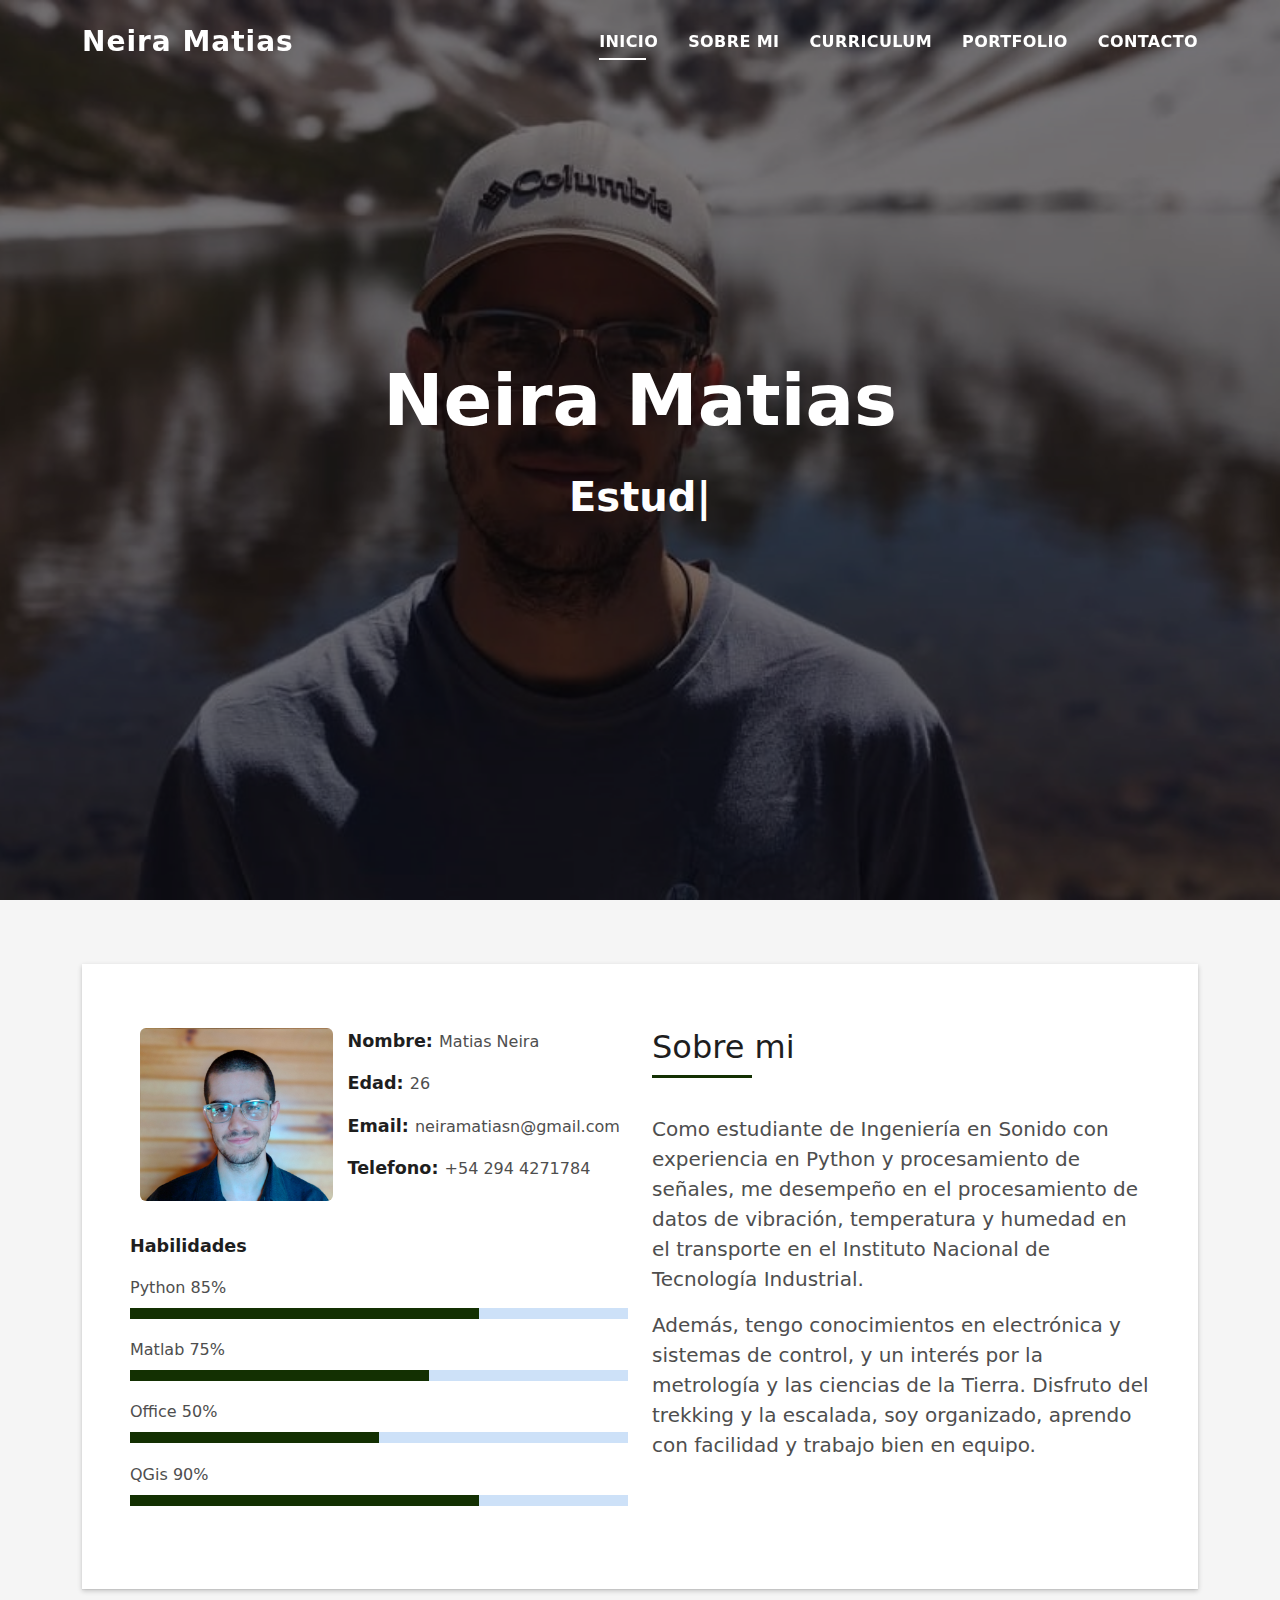
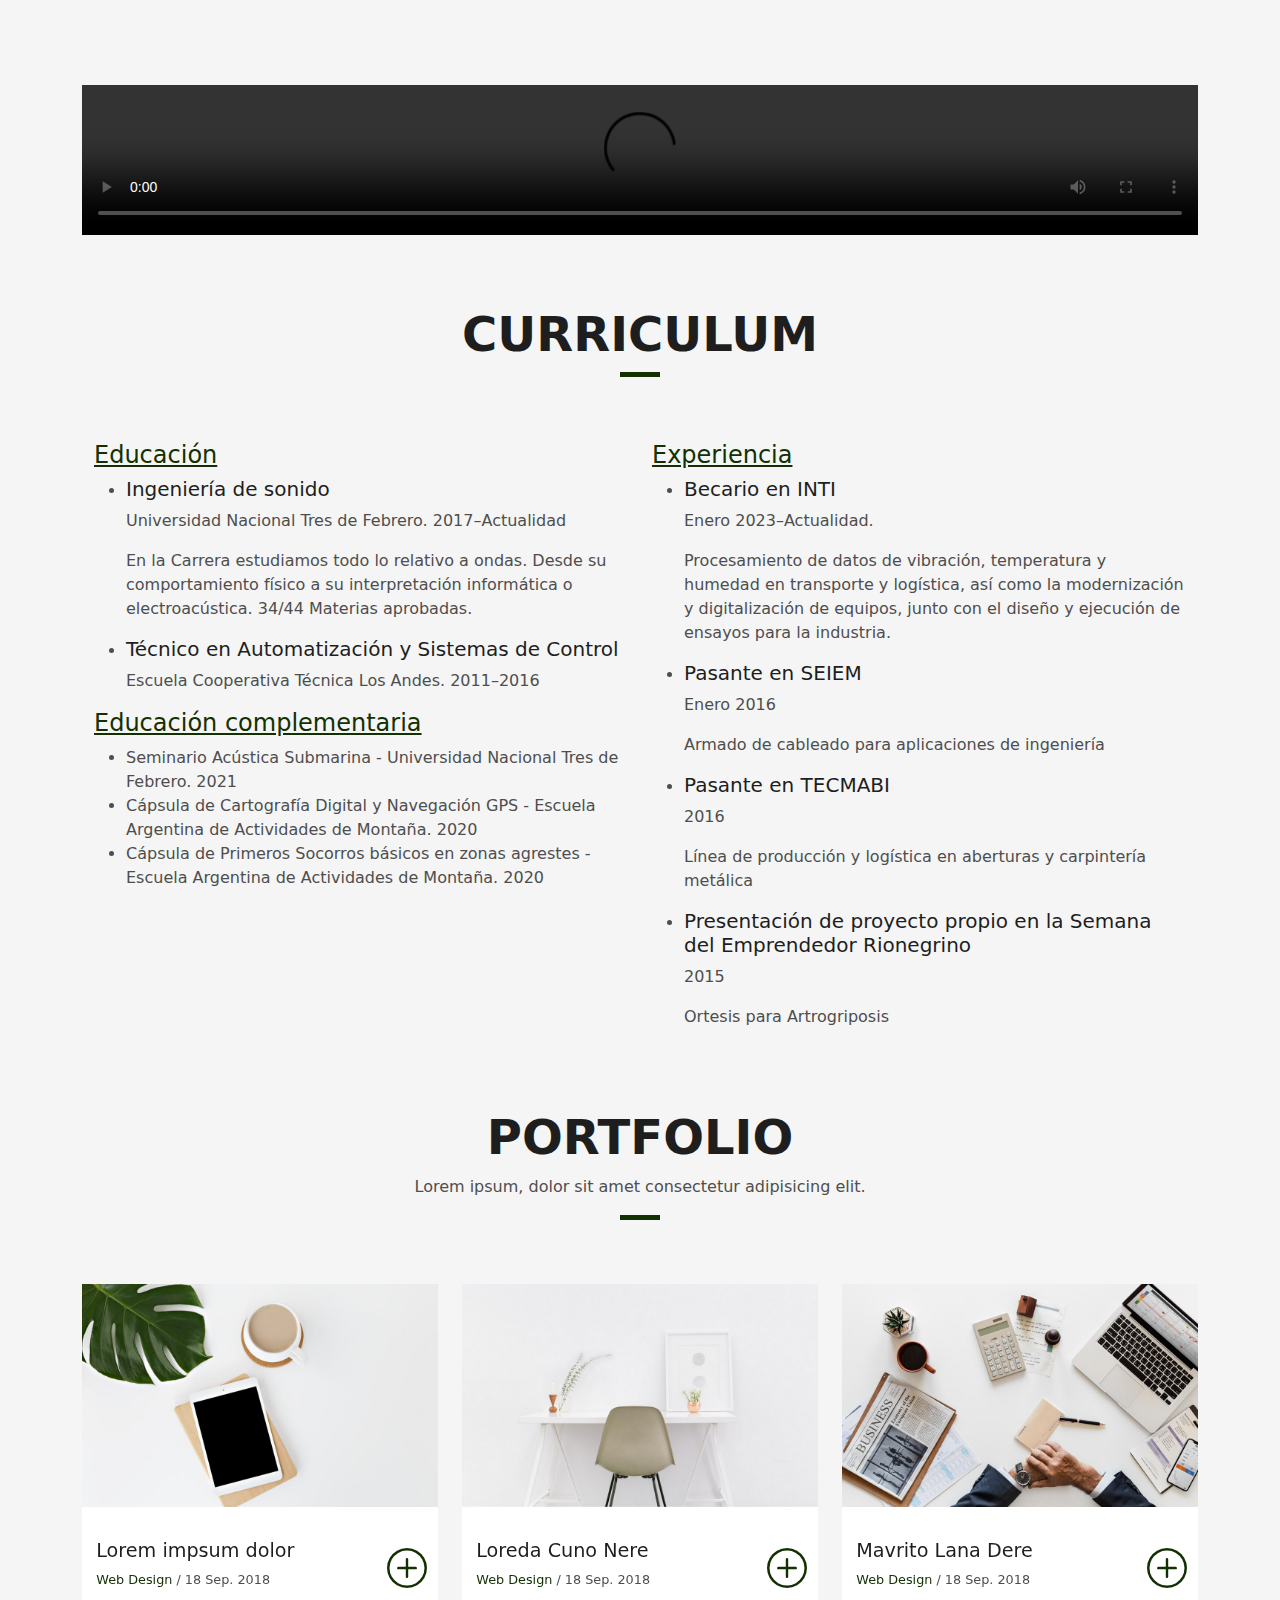
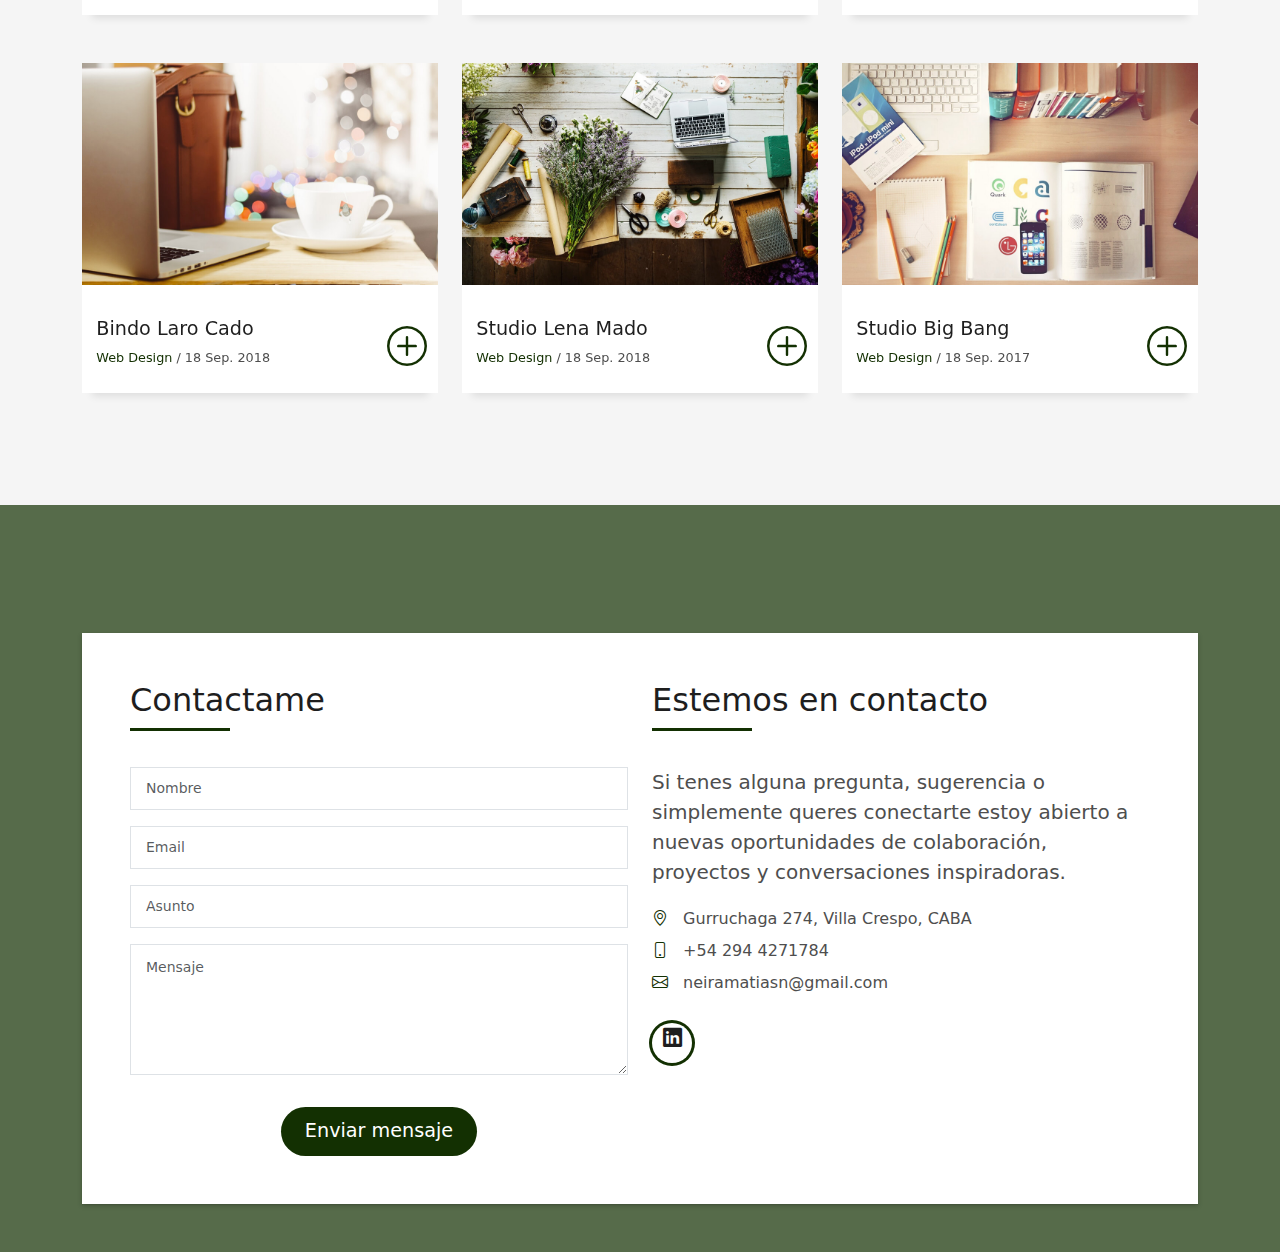
==== index.html @ ee5e52ca "blabla" ====
<!DOCTYPE html>
<html lang="en">

<head>
  <meta charset="utf-8">
  <meta content="width=device-width, initial-scale=1.0" name="viewport">

  <title>Neira Matias</title>
  <meta content="" name="description">
  <meta content="" name="keywords">

  <!-- Favicons -->
  <link href="assets/img/favicon.png" rel="icon">
  <link href="assets/img/apple-touch-icon.png" rel="apple-touch-icon">

  <!-- Vendor CSS Files -->
  <link href="assets/vendor/bootstrap/css/bootstrap.min.css" rel="stylesheet">
  <link href="assets/vendor/bootstrap-icons/bootstrap-icons.css" rel="stylesheet">
  <link href="assets/vendor/glightbox/css/glightbox.min.css" rel="stylesheet">
  <link href="assets/vendor/swiper/swiper-bundle.min.css" rel="stylesheet">

  <!-- Template Main CSS File -->
  <link href="assets/css/style.css" rel="stylesheet">

  <!-- =======================================================
  * Template Name: DevFolio
  * Template URL: https://bootstrapmade.com/devfolio-bootstrap-portfolio-html-template/
  * Updated: Mar 17 2024 with Bootstrap v5.3.3
  * Author: BootstrapMade.com
  * License: https://bootstrapmade.com/license/
  ======================================================== -->
</head>

<body>

  <!-- ======= Header ======= -->
  <header id="header" class="fixed-top">
    <div class="container d-flex align-items-center justify-content-between">

      <h1 class="logo"><a href="index.html">Neira Matias</a></h1>
      <!-- Uncomment below if you prefer to use an image logo -->
      <!-- <a href="index.html" class="logo"><img src="assets/img/logo.png" alt="" class="img-fluid"></a>-->

      <nav id="navbar" class="navbar">
        <ul>
          <li><a class="nav-link scrollto active" href="#hero">Inicio</a></li>
          <li><a class="nav-link scrollto" href="#about">Sobre mi</a></li>
          <li><a class="nav-link scrollto" href="#resume">Curriculum</a></li>
          <li><a class="nav-link scrollto " href="#work">Portfolio</a></li>
          <li><a class="nav-link scrollto" href="#contact">Contacto</a></li>
        </ul>
        <i class="bi bi-list mobile-nav-toggle"></i>
      </nav><!-- .navbar -->

    </div>
  </header><!-- End Header -->

  <!-- ======= Hero Section ======= -->
  <div id="hero" class="hero route bg-image" style="background-image: url(assets/img/hero-bg.jpg)">
    <div class="overlay-itro"></div>
    <div class="hero-content display-table">
      <div class="table-cell">
        <div class="container">
          <!--<p class="display-6 color-d">Hello, world!</p>-->
          <h1 class="hero-title mb-4">Neira Matias</h1>
          <p class="hero-subtitle"><span class="typed" data-typed-items="Estudiante de Ingenieria, Tecnico en Automatizacion"></span></p>
          <!-- <p class="pt-3"><a class="btn btn-primary btn js-scroll px-4" href="#about" role="button">Learn More</a></p> -->
        </div>
      </div>
    </div>
  </div><!-- End Hero Section -->

  <main id="main">

    <!-- ======= About Section ======= -->
    <section id="about" class="about-mf sect-pt4 route">
      <div class="container">
        <div class="row">
          <div class="col-sm-12">
            <div class="box-shadow-full">
              <div class="row">
                <div class="col-md-6">
                  <div class="row">
                    <div class="col-sm-6 col-md-5">
                      <div class="about-img">
                        <img src="assets/img/testimonial-2.jpg" class="img-fluid rounded b-shadow-a" alt="">
                      </div>
                    </div>
                    <div class="col-sm-6 col-md-7">
                      <div class="about-info">
                        <p><span class="title-s">Nombre: </span> <span>Matias Neira</span></p>
                        <p><span class="title-s">Edad: </span> <span>26</span></p>
                        <p><span class="title-s">Email: </span> <span>neiramatiasn@gmail.com</span></p>
                        <p><span class="title-s">Telefono: </span> <span>+54 294 4271784</span></p>
                      </div>
                    </div>
                  </div>
                  <div class="skill-mf">
                    <p class="title-s">Habilidades</p>
                    <span>Python</span> <span class="pull-right">85%</span>
                    <div class="progress">
                      <div class="progress-bar" role="progressbar" style="width: 70%;" aria-valuenow="70" aria-valuemin="0" aria-valuemax="100"></div>
                    </div>
                    <span>Matlab</span> <span class="pull-right">75%</span>
                    <div class="progress">
                      <div class="progress-bar" role="progressbar" style="width: 60%" aria-valuenow="60" aria-valuemin="0" aria-valuemax="100"></div>
                    </div>
                    <span>Office</span> <span class="pull-right">50%</span>
                    <div class="progress">
                      <div class="progress-bar" role="progressbar" style="width: 50%" aria-valuenow="50" aria-valuemin="0" aria-valuemax="100"></div>
                    </div>
                    <span>QGis</span> <span class="pull-right">90%</span>
                    <div class="progress">
                      <div class="progress-bar" role="progressbar" style="width: 70%" aria-valuenow="70" aria-valuemin="0" aria-valuemax="100"></div>
                    </div>
                  </div>
                </div>
                <div class="col-md-6">
                  <div class="about-me pt-4 pt-md-0">
                    <div class="title-box-2">
                      <h5 class="title-left">
                        Sobre mi
                      </h5>
                    </div>
                    <p class="lead">
                      Como estudiante de Ingeniería en Sonido con experiencia en Python y procesamiento de señales, me desempeño en el
		      procesamiento de datos de vibración, temperatura y humedad en el transporte en el Instituto Nacional de Tecnología
		      Industrial.
                    </p>
                    <p class="lead">
                      Además, tengo conocimientos en electrónica y sistemas de control, y un interés por la metrología y las ciencias
		      de la Tierra. Disfruto del trekking y la escalada, soy organizado, aprendo con facilidad y trabajo bien en equipo.
                    </p>
                   </div>
                </div>
            </div>
          </div>
          <!-- Reproductor de video -->
          <div class="row mt-4">
            <div class="col-md-12">
              <div class="title-box-2">
              </div>
              <!-- Reproductor de video -->
              <video controls width="100%">
                <source src="tu_video.mp4" type="video/mp4">
                Your browser does not support the video tag.
              </video>
        </div>
      </div>
    </div>
  </div>
              </div>
            </div>
          </div>
        </div>
      </div>
    </section><!-- End About Section -->

<!-- ======= Resume Section ======= -->
<section id="resume" class="portfolio-mf sect-pt4 route">
    <div class="container">
        <div class="row">
            <div class="col-sm-12">
                <div class="title-box text-center">
                    <h3 class="title-a">
                        Curriculum
                    </h3>
                    <div class="line-mf"></div>
                </div>
            </div>
        </div>

        <div class="container" data-aos="fade-up">
            <div class="row">
                <div class="col-md-6">
                    <div class="resume-item">
                        <h4 style="color: #133002; text-decoration: underline;">Educación</h4>
                        <ul>
                            <li>
                                <h5>Ingeniería de sonido</h5>
                                <p>Universidad Nacional Tres de Febrero. 2017–Actualidad</p>
                                <p>En la Carrera estudiamos todo lo relativo a ondas. Desde su comportamiento físico a su interpretación informática o electroacústica. 34/44 Materias aprobadas.</p>
                            </li>
                            <li>
                                <h5>Técnico en Automatización y Sistemas de Control</h5>
                                <p>Escuela Cooperativa Técnica Los Andes. 2011–2016</p>
                            </li>
                        </ul>
                    </div>
                    <div class="resume-item">
                        <h4 style="color: #133002; text-decoration: underline;">Educación complementaria</h4>
                        <ul>
                            <li>Seminario Acústica Submarina - Universidad Nacional Tres de Febrero. 2021</li>
                            <li>Cápsula de Cartografía Digital y Navegación GPS - Escuela Argentina de Actividades de Montaña. 2020</li>
                            <li>Cápsula de Primeros Socorros básicos en zonas agrestes - Escuela Argentina de Actividades de Montaña. 2020</li>
                        </ul>
                    </div>
                </div>
                <div class="col-md-6">
                    <div class="resume-item">
                        <h4 style="color: #133002; text-decoration: underline;">Experiencia</h4>
                        <ul>
                            <li>
                                <h5>Becario en INTI</h5>
                                <p>Enero 2023–Actualidad.</p>
                                <p>Procesamiento de datos de vibración, temperatura y humedad en transporte y logística, así como la modernización y digitalización de equipos, junto con el diseño y ejecución de ensayos para la industria.</p>
                            </li>
                            <li>
                                <h5>Pasante en SEIEM</h5>
                                <p>Enero 2016</p>
                                <p>Armado de cableado para aplicaciones de ingeniería</p>
                            </li>
                            <li>
                                <h5>Pasante en TECMABI</h5>
                                <p>2016</p>
                                <p>Línea de producción y logística en aberturas y carpintería metálica</p>
                            </li>
                            <li>
                                <h5>Presentación de proyecto propio en la Semana del Emprendedor Rionegrino</h5>
                                <p>2015</p>
                                <p>Ortesis para Artrogriposis</p>
                            </li>
                        </ul>
                    </div>
                </div>
            </div>
        </div>
    </div>
</section><!-- End Resume Section -->




    <!-- ======= Portfolio Section ======= -->
    <section id="work" class="portfolio-mf sect-pt4 route">
      <div class="container">
        <div class="row">
          <div class="col-sm-12">
            <div class="title-box text-center">
              <h3 class="title-a">
                Portfolio
              </h3>
              <p class="subtitle-a">
                Lorem ipsum, dolor sit amet consectetur adipisicing elit.
              </p>
              <div class="line-mf"></div>
            </div>
          </div>
        </div>
        <div class="row">
          <div class="col-md-4">
            <div class="work-box">
              <a href="assets/img/work-1.jpg" data-gallery="portfolioGallery" class="portfolio-lightbox">
                <div class="work-img">
                  <img src="assets/img/work-1.jpg" alt="" class="img-fluid">
                </div>
              </a>
              <div class="work-content">
                <div class="row">
                  <div class="col-sm-8">
                    <h2 class="w-title">Lorem impsum dolor</h2>
                    <div class="w-more">
                      <span class="w-ctegory">Web Design</span> / <span class="w-date">18 Sep. 2018</span>
                    </div>
                  </div>
                  <div class="col-sm-4">
                    <div class="w-like">
                      <a href="portfolio-details.html"> <span class="bi bi-plus-circle"></span></a>
                    </div>
                  </div>
                </div>
              </div>
            </div>
          </div>
          <div class="col-md-4">
            <div class="work-box">
              <a href="assets/img/work-2.jpg" data-gallery="portfolioGallery" class="portfolio-lightbox">
                <div class="work-img">
                  <img src="assets/img/work-2.jpg" alt="" class="img-fluid">
                </div>
              </a>
              <div class="work-content">
                <div class="row">
                  <div class="col-sm-8">
                    <h2 class="w-title">Loreda Cuno Nere</h2>
                    <div class="w-more">
                      <span class="w-ctegory">Web Design</span> / <span class="w-date">18 Sep. 2018</span>
                    </div>
                  </div>
                  <div class="col-sm-4">
                    <div class="w-like">
                      <a href="portfolio-details.html"> <span class="bi bi-plus-circle"></span></a>
                    </div>
                  </div>
                </div>
              </div>
            </div>
          </div>
          <div class="col-md-4">
            <div class="work-box">
              <a href="assets/img/work-3.jpg" data-gallery="portfolioGallery" class="portfolio-lightbox">
                <div class="work-img">
                  <img src="assets/img/work-3.jpg" alt="" class="img-fluid">
                </div>
              </a>
              <div class="work-content">
                <div class="row">
                  <div class="col-sm-8">
                    <h2 class="w-title">Mavrito Lana Dere</h2>
                    <div class="w-more">
                      <span class="w-ctegory">Web Design</span> / <span class="w-date">18 Sep. 2018</span>
                    </div>
                  </div>
                  <div class="col-sm-4">
                    <div class="w-like">
                      <a href="portfolio-details.html"> <span class="bi bi-plus-circle"></span></a>
                    </div>
                  </div>
                </div>
              </div>
            </div>
          </div>
          <div class="col-md-4">
            <div class="work-box">
              <a href="assets/img/work-4.jpg" data-gallery="portfolioGallery" class="portfolio-lightbox">
                <div class="work-img">
                  <img src="assets/img/work-4.jpg" alt="" class="img-fluid">
                </div>
              </a>
              <div class="work-content">
                <div class="row">
                  <div class="col-sm-8">
                    <h2 class="w-title">Bindo Laro Cado</h2>
                    <div class="w-more">
                      <span class="w-ctegory">Web Design</span> / <span class="w-date">18 Sep. 2018</span>
                    </div>
                  </div>
                  <div class="col-sm-4">
                    <div class="w-like">
                      <a href="portfolio-details.html"> <span class="bi bi-plus-circle"></span></a>
                    </div>
                  </div>
                </div>
              </div>
            </div>
          </div>
          <div class="col-md-4">
            <div class="work-box">
              <a href="assets/img/work-5.jpg" data-gallery="portfolioGallery" class="portfolio-lightbox">
                <div class="work-img">
                  <img src="assets/img/work-5.jpg" alt="" class="img-fluid">
                </div>
              </a>
              <div class="work-content">
                <div class="row">
                  <div class="col-sm-8">
                    <h2 class="w-title">Studio Lena Mado</h2>
                    <div class="w-more">
                      <span class="w-ctegory">Web Design</span> / <span class="w-date">18 Sep. 2018</span>
                    </div>
                  </div>
                  <div class="col-sm-4">
                    <div class="w-like">
                      <a href="portfolio-details.html"> <span class="bi bi-plus-circle"></span></a>
                    </div>
                  </div>
                </div>
              </div>
            </div>
          </div>
          <div class="col-md-4">
            <div class="work-box">
              <a href="assets/img/work-6.jpg" data-gallery="portfolioGallery" class="portfolio-lightbox">
                <div class="work-img">
                  <img src="assets/img/work-6.jpg" alt="" class="img-fluid">
                </div>
              </a>
              <div class="work-content">
                <div class="row">
                  <div class="col-sm-8">
                    <h2 class="w-title">Studio Big Bang</h2>
                    <div class="w-more">
                      <span class="w-ctegory">Web Design</span> / <span class="w-date">18 Sep. 2017</span>
                    </div>
                  </div>
                  <div class="col-sm-4">
                    <div class="w-like">
                      <a href="portfolio-details.html"> <span class="bi bi-plus-circle"></span></a>
                    </div>
                  </div>
                </div>
              </div>
            </div>
          </div>

        </div>
      </div>
    </section><!-- End Portfolio Section -->

    <!-- ======= Contact Section ======= -->
    <section id="contact" class="paralax-mf footer-paralax bg-image sect-mt4 route" style="background-image: url(assets/img/overlay-bg.jpg)">
      <div class="overlay-mf"></div>
      <div class="container">
        <div class="row">
          <div class="col-sm-12">
            <div class="contact-mf">
              <div id="contact" class="box-shadow-full">
                <div class="row">
                  <div class="col-md-6">
                    <div class="title-box-2">
                      <h5 class="title-left">
                        Contactame
                      </h5>
                    </div>
                    <div>
                      <form action="forms/contact.php" method="post" role="form" class="php-email-form">
                        <div class="row">
                          <div class="col-md-12 mb-3">
                            <div class="form-group">
                              <input type="text" name="name" class="form-control" id="name" placeholder="Nombre" required>
                            </div>
                          </div>
                          <div class="col-md-12 mb-3">
                            <div class="form-group">
                              <input type="email" class="form-control" name="email" id="email" placeholder="Email" required>
                            </div>
                          </div>
                          <div class="col-md-12 mb-3">
                            <div class="form-group">
                              <input type="text" class="form-control" name="subject" id="subject" placeholder="Asunto" required>
                            </div>
                          </div>
                          <div class="col-md-12">
                            <div class="form-group">
                              <textarea class="form-control" name="message" rows="5" placeholder="Mensaje" required></textarea>
                            </div>
                          </div>
                          <div class="col-md-12 text-center my-3">
                            <div class="loading">Loading</div>
                            <div class="error-message"></div>
                            <div class="sent-message">Your message has been sent. Thank you!</div>
                          </div>
                          <div class="col-md-12 text-center">
                            <button type="submit" class="button button-a button-big button-rouded">Enviar mensaje</button>
                          </div>
                        </div>
                      </form>
                    </div>
                  </div>
                  <div class="col-md-6">
                    <div class="title-box-2 pt-4 pt-md-0">
                      <h5 class="title-left">
                        Estemos en contacto
                      </h5>
                    </div>
                    <div class="more-info">
                      <p class="lead">
                        Si tenes alguna pregunta, sugerencia o simplemente queres conectarte estoy abierto a nuevas oportunidades de colaboración, proyectos y conversaciones inspiradoras.
                      </p>
                      <ul class="list-ico">
                        <li><span class="bi bi-geo-alt"></span> Gurruchaga 274, Villa Crespo, CABA</li>
                        <li><span class="bi bi-phone"></span> +54 294 4271784</li>
                        <li><span class="bi bi-envelope"></span> neiramatiasn@gmail.com</li>
                      </ul>
                    </div>
                    <div class="socials">
                      <ul>
                        <li><a href="https://www.linkedin.com/in/matiasneira"><span class="ico-circle"><i class="bi bi-linkedin"></i></span></a></li>
                      </ul>
                    </div>
                  </div>
                </div>
              </div>
            </div>
          </div>
        </div>
      </div>
    </section><!-- End Contact Section -->

  </main><!-- End #main -->

 
  <div id="preloader"></div>
  <a href="#" class="back-to-top d-flex align-items-center justify-content-center"><i class="bi bi-arrow-up-short"></i></a>

  <!-- Vendor JS Files -->
  <script src="assets/vendor/purecounter/purecounter_vanilla.js"></script>
  <script src="assets/vendor/bootstrap/js/bootstrap.bundle.min.js"></script>
  <script src="assets/vendor/glightbox/js/glightbox.min.js"></script>
  <script src="assets/vendor/swiper/swiper-bundle.min.js"></script>
  <script src="assets/vendor/typed.js/typed.umd.js"></script>
  <script src="assets/vendor/php-email-form/validate.js"></script>

  <!-- Template Main JS File -->
  <script src="assets/js/main.js"></script>

</body>

</html>
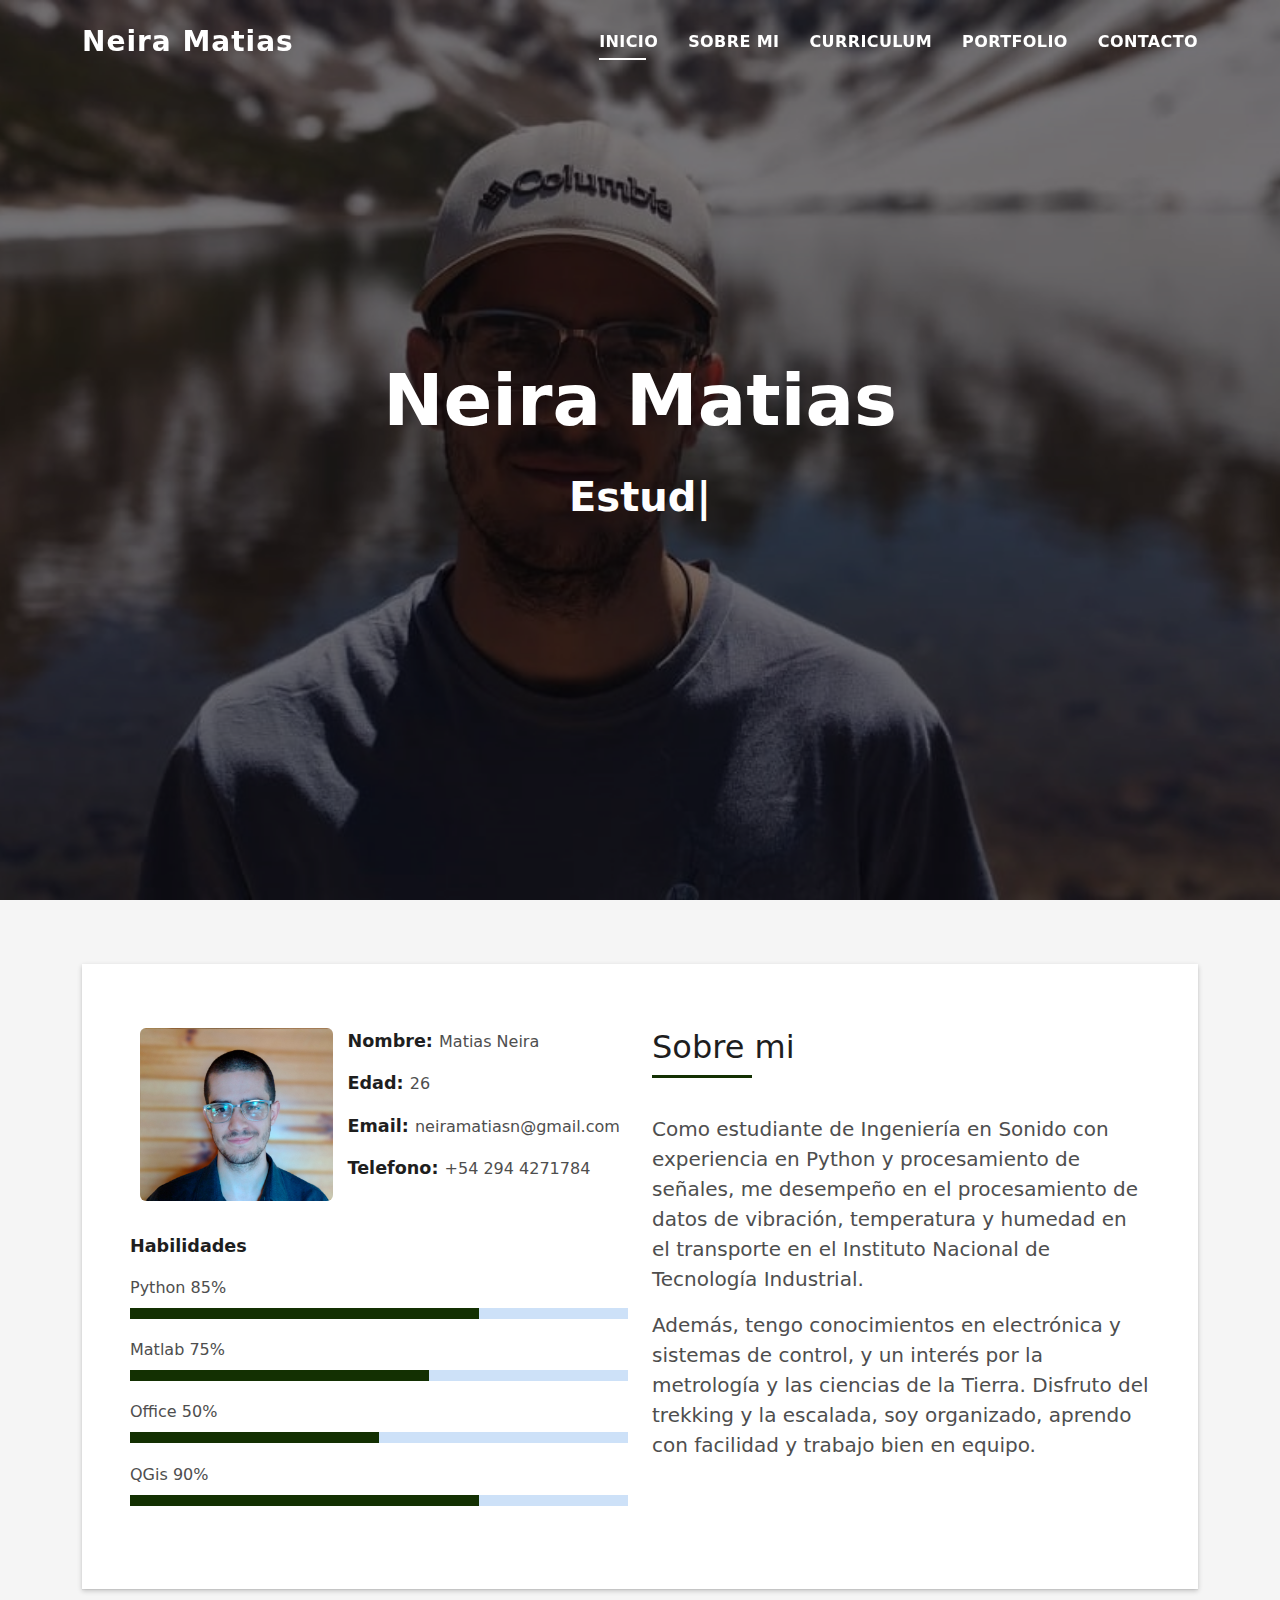
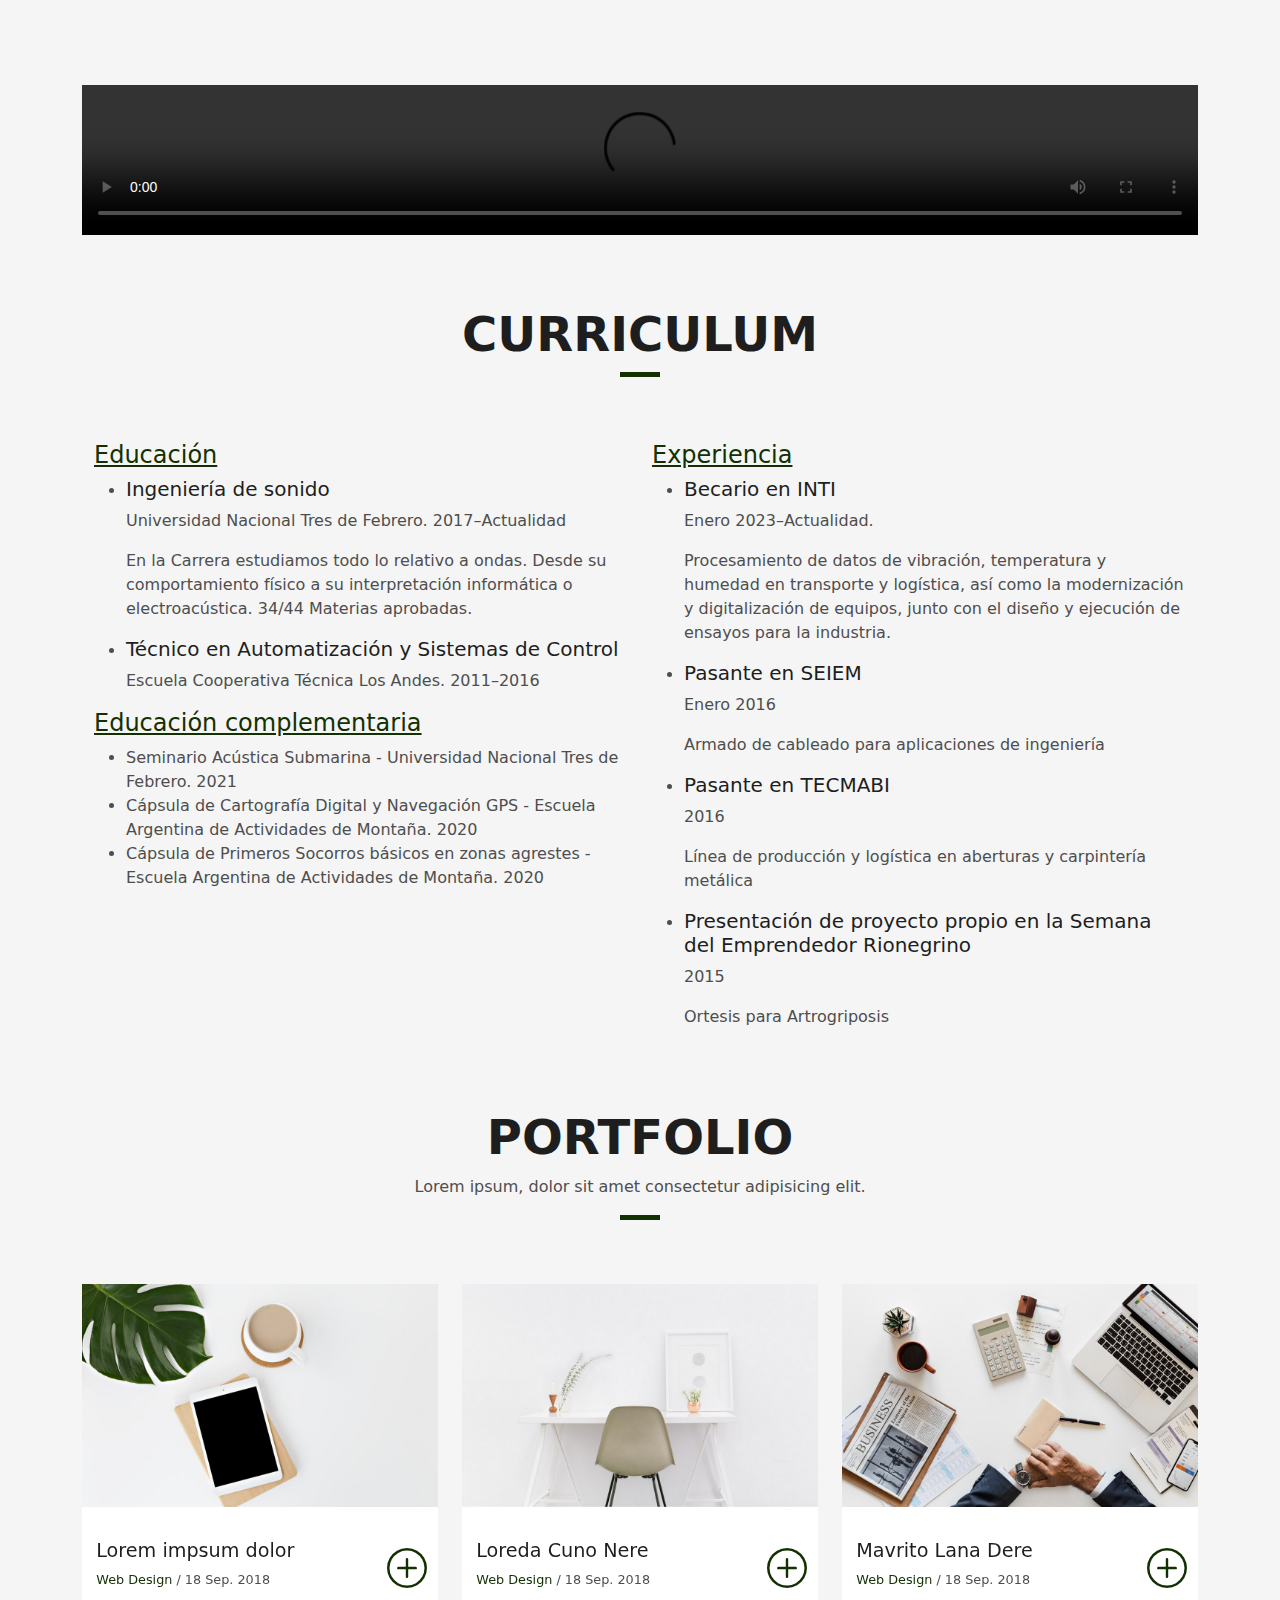
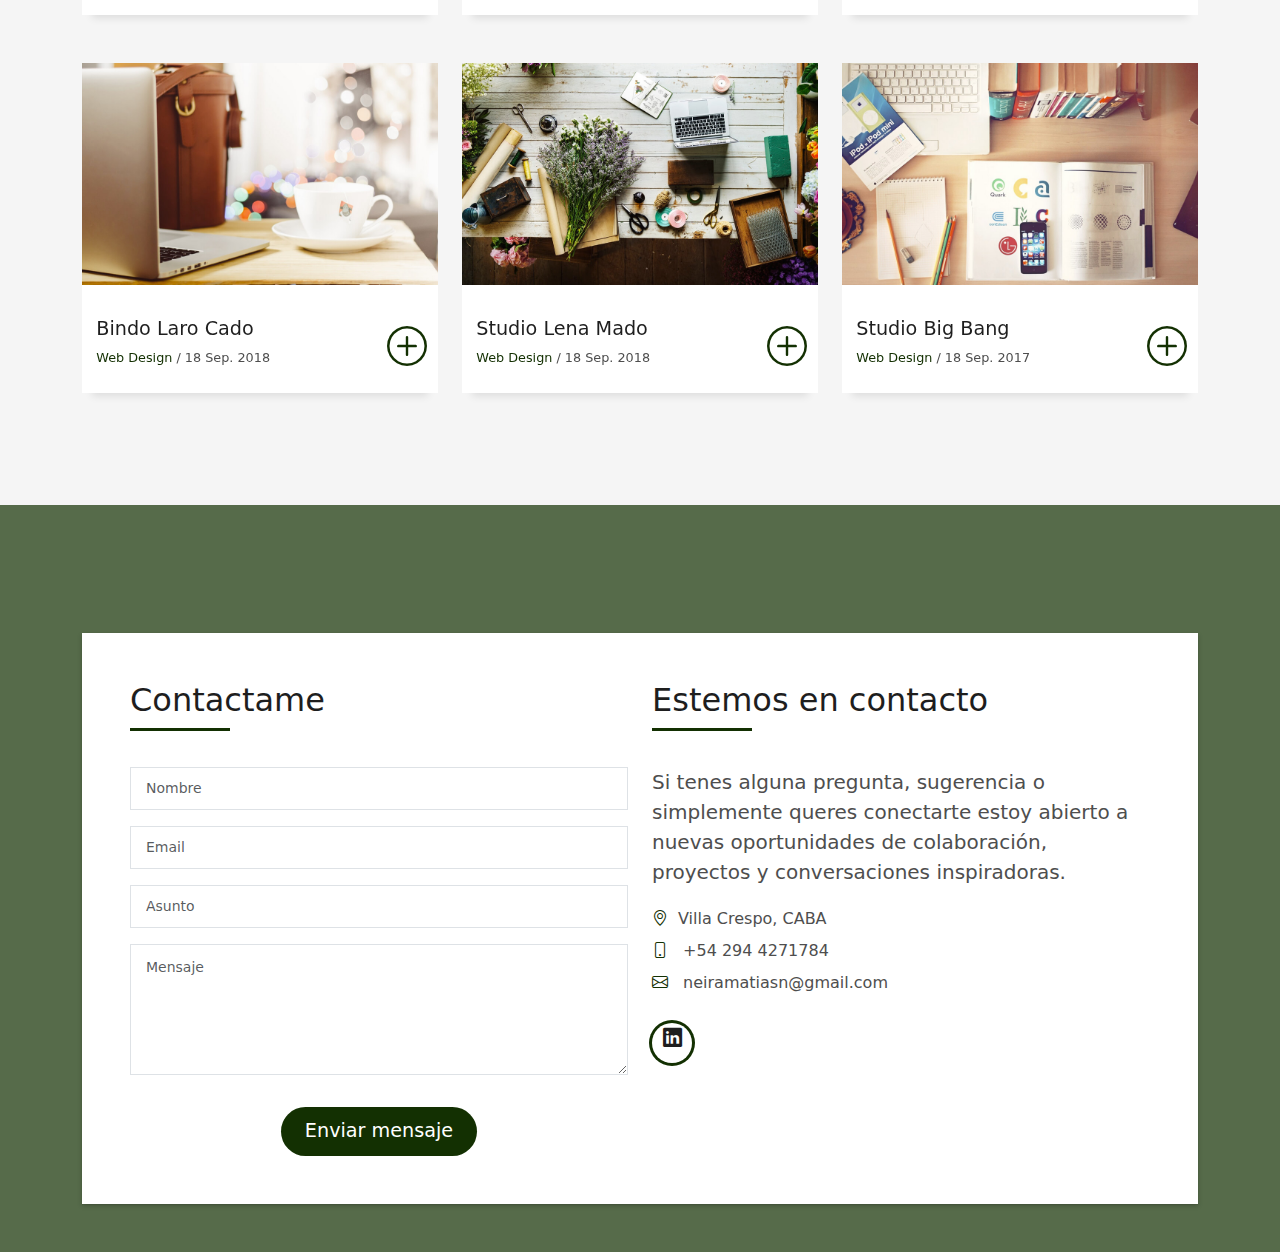
==== commit d3f96042: "Terminar la fusion" ====
--- a/index.html
+++ b/index.html
@@ -458,7 +458,7 @@
                         Si tenes alguna pregunta, sugerencia o simplemente queres conectarte estoy abierto a nuevas oportunidades de colaboración, proyectos y conversaciones inspiradoras.
                       </p>
                       <ul class="list-ico">
-                        <li><span class="bi bi-geo-alt"></span> Gurruchaga 274, Villa Crespo, CABA</li>
+                        <li><span class="bi bi-geo-alt"></span>Villa Crespo, CABA</li>
                         <li><span class="bi bi-phone"></span> +54 294 4271784</li>
                         <li><span class="bi bi-envelope"></span> neiramatiasn@gmail.com</li>
                       </ul>
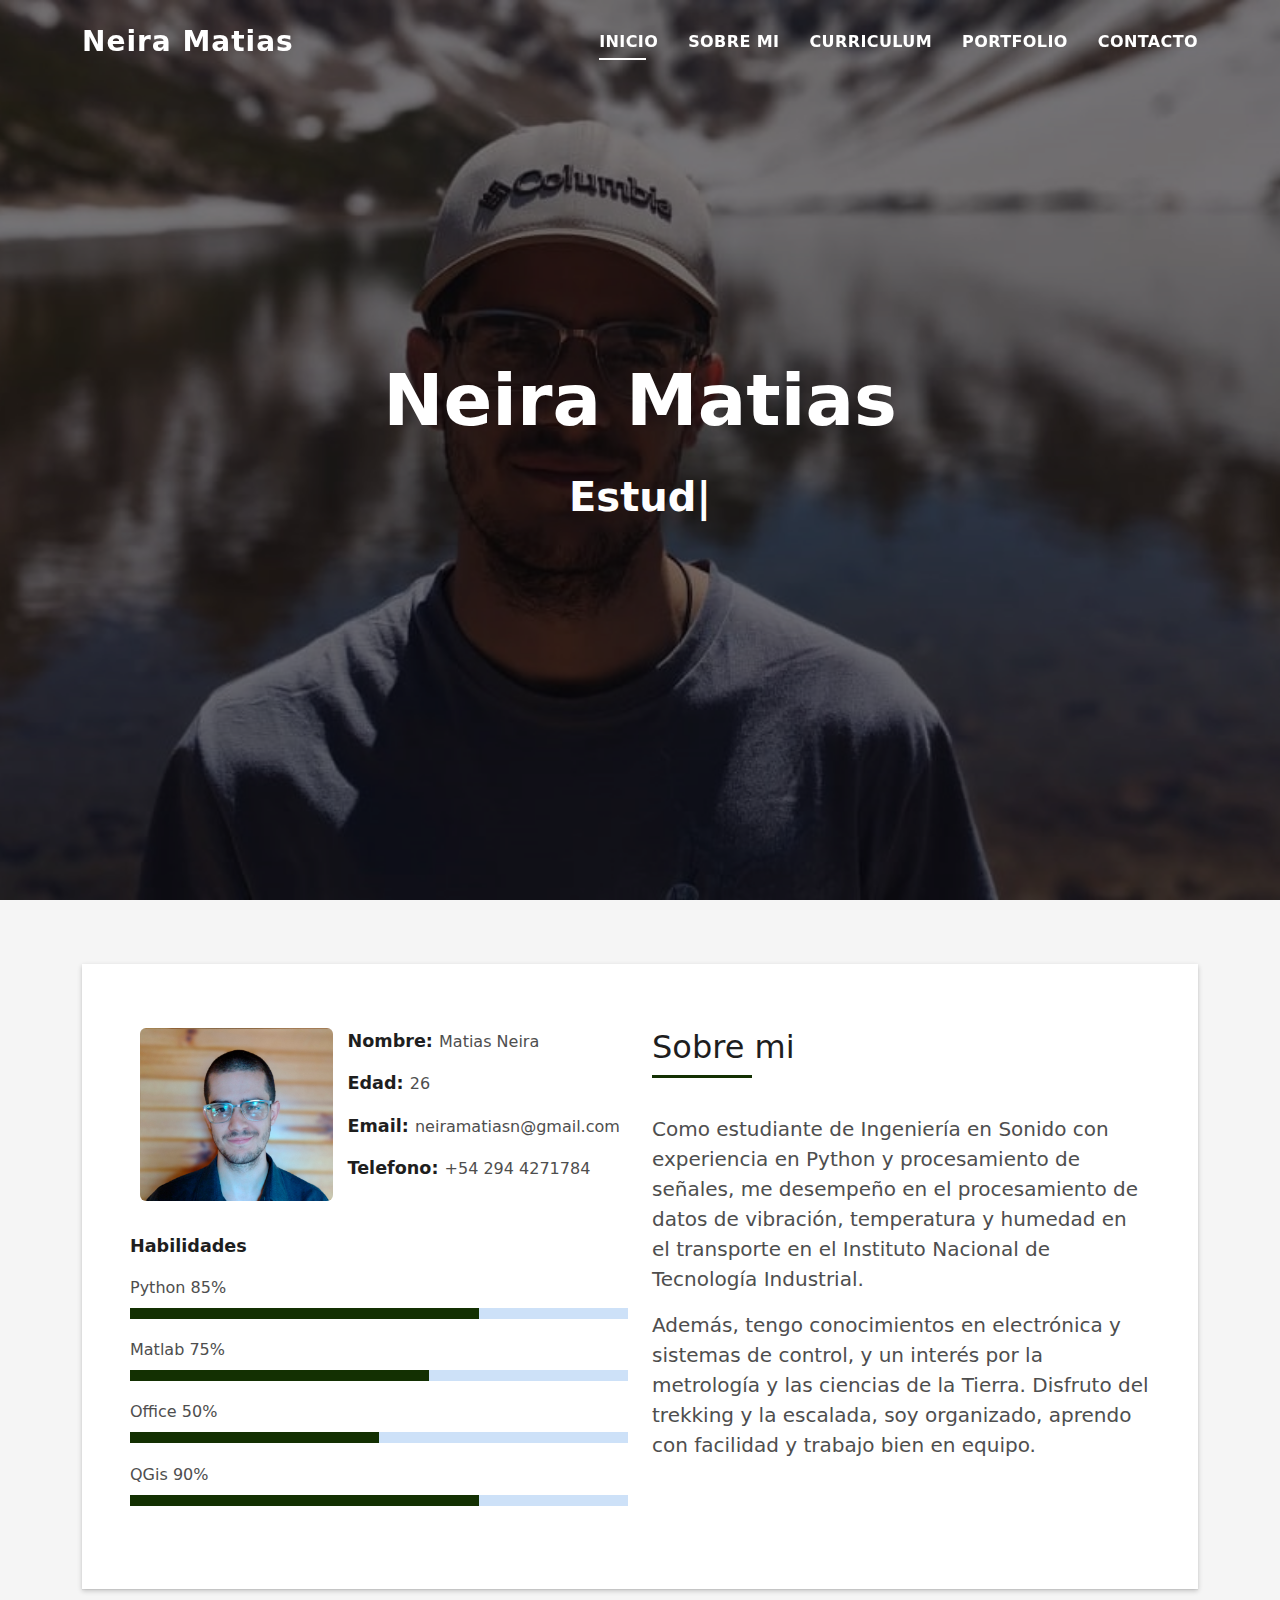
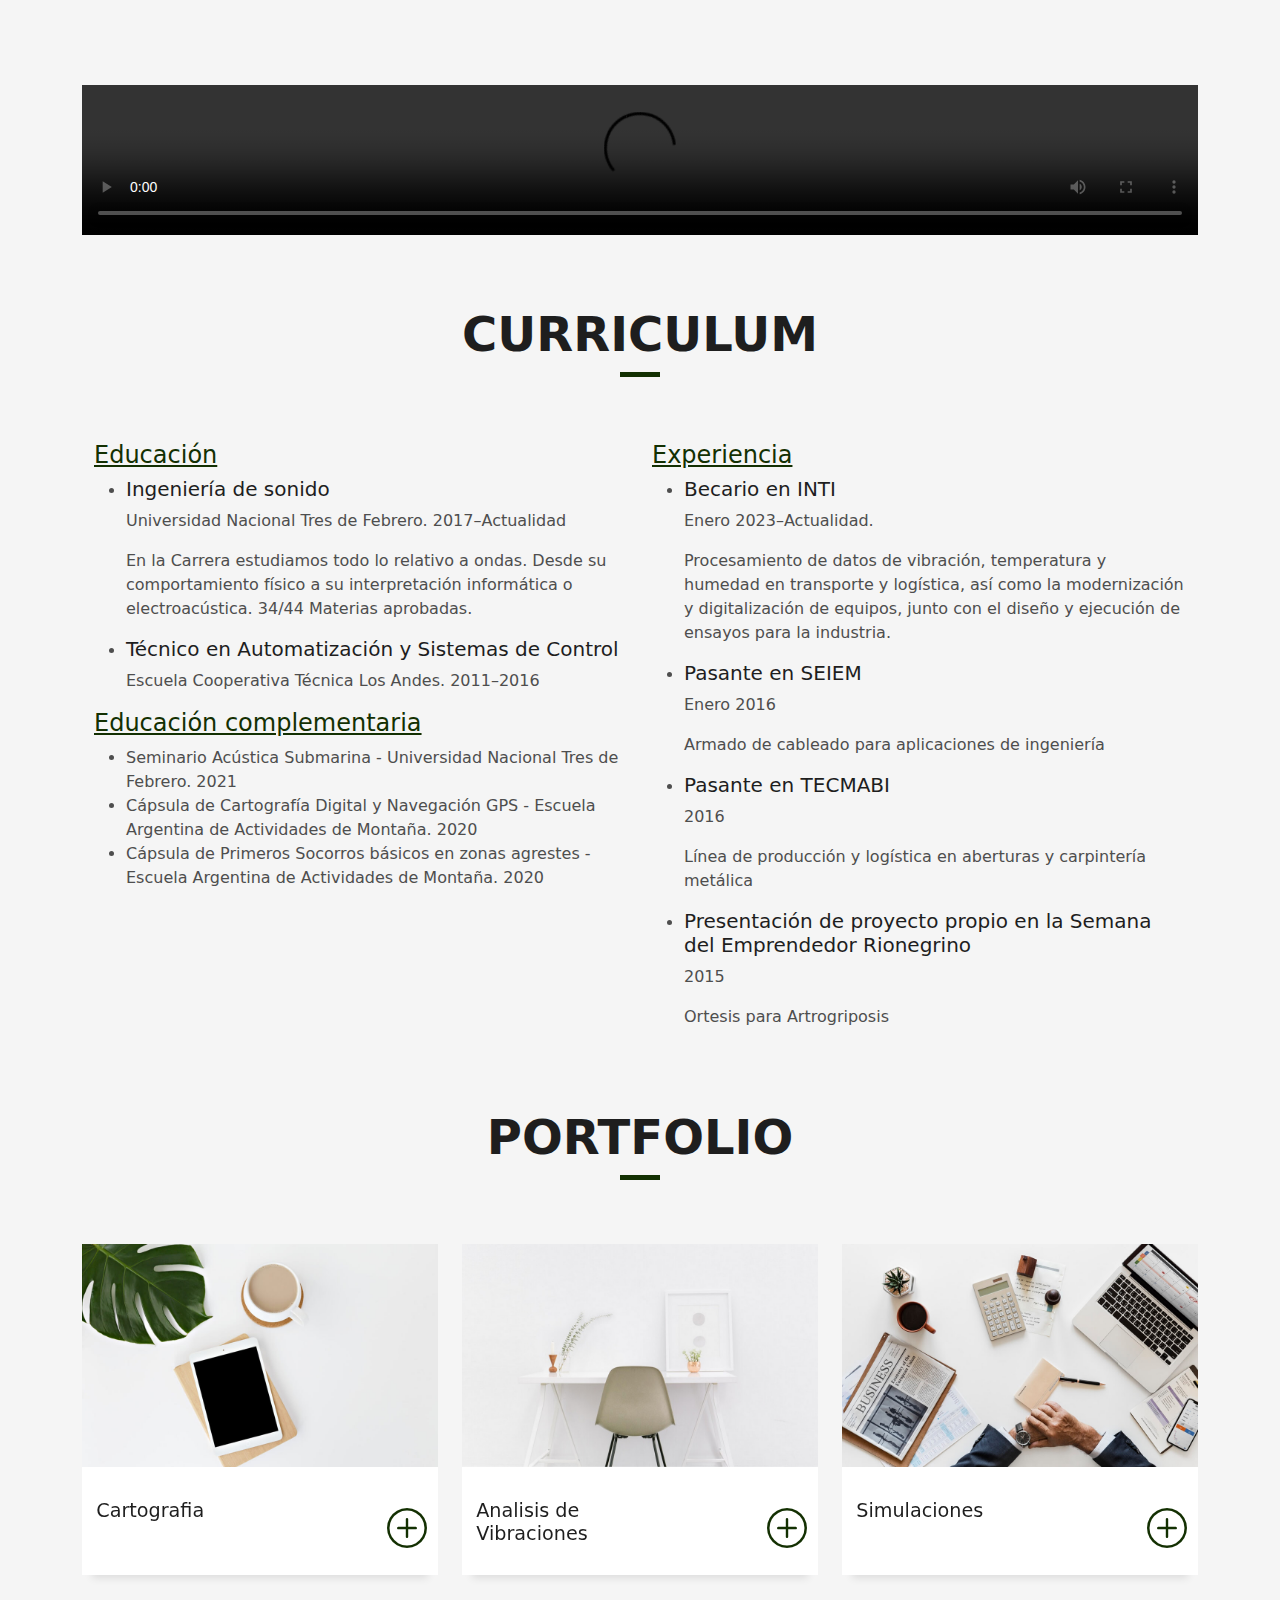
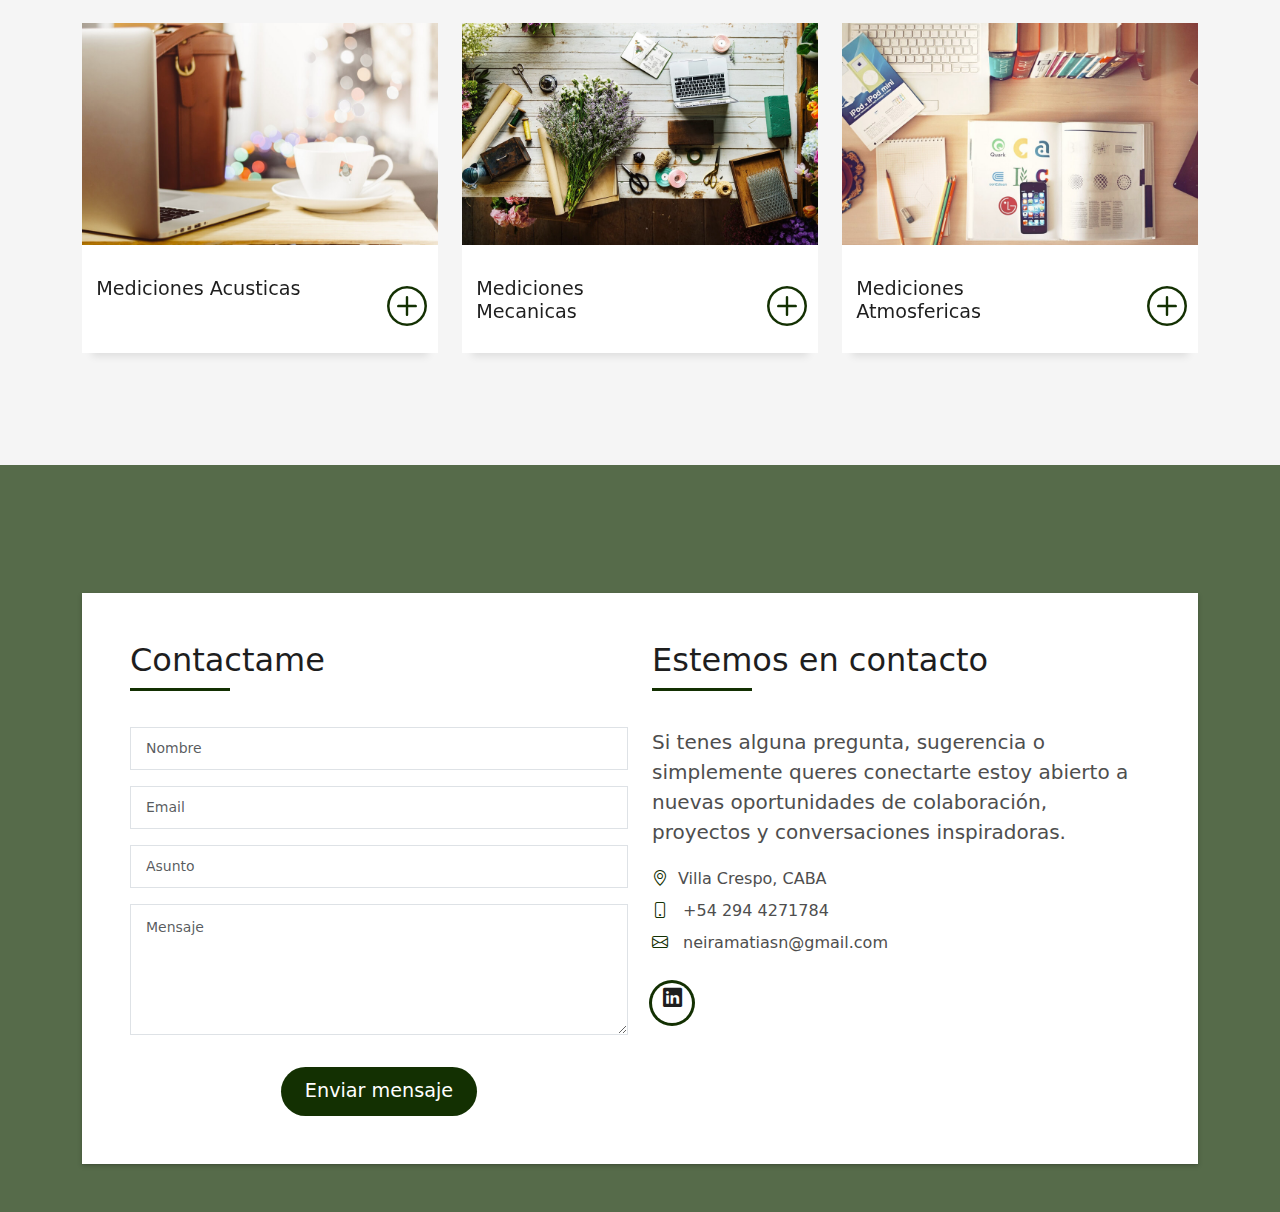
==== commit 49725e0d: "portfolio" ====
--- a/index.html
+++ b/index.html
@@ -240,9 +240,7 @@
               <h3 class="title-a">
                 Portfolio
               </h3>
-              <p class="subtitle-a">
-                Lorem ipsum, dolor sit amet consectetur adipisicing elit.
-              </p>
+
               <div class="line-mf"></div>
             </div>
           </div>
@@ -258,14 +256,14 @@
               <div class="work-content">
                 <div class="row">
                   <div class="col-sm-8">
-                    <h2 class="w-title">Lorem impsum dolor</h2>
-                    <div class="w-more">
-                      <span class="w-ctegory">Web Design</span> / <span class="w-date">18 Sep. 2018</span>
-                    </div>
-                  </div>
-                  <div class="col-sm-4">
-                    <div class="w-like">
-                      <a href="portfolio-details.html"> <span class="bi bi-plus-circle"></span></a>
+                    <h2 class="w-title">Cartografia</h2>
+                    <div class="w-more">
+                      <span class="w-ctegory"></span> <span class="w-date"></span>
+                    </div>
+                  </div>
+                  <div class="col-sm-4">
+                    <div class="w-like">
+                      <a href="cartografia.html"> <span class="bi bi-plus-circle"></span></a>
                     </div>
                   </div>
                 </div>
@@ -282,14 +280,14 @@
               <div class="work-content">
                 <div class="row">
                   <div class="col-sm-8">
-                    <h2 class="w-title">Loreda Cuno Nere</h2>
-                    <div class="w-more">
-                      <span class="w-ctegory">Web Design</span> / <span class="w-date">18 Sep. 2018</span>
-                    </div>
-                  </div>
-                  <div class="col-sm-4">
-                    <div class="w-like">
-                      <a href="portfolio-details.html"> <span class="bi bi-plus-circle"></span></a>
+                    <h2 class="w-title">Analisis de Vibraciones</h2>
+                    <div class="w-more">
+                      <span class="w-ctegory"></span> <span class="w-date"></span>
+                    </div>
+                  </div>
+                  <div class="col-sm-4">
+                    <div class="w-like">
+                      <a href="vibraciones.html"> <span class="bi bi-plus-circle"></span></a>
                     </div>
                   </div>
                 </div>
@@ -306,14 +304,14 @@
               <div class="work-content">
                 <div class="row">
                   <div class="col-sm-8">
-                    <h2 class="w-title">Mavrito Lana Dere</h2>
-                    <div class="w-more">
-                      <span class="w-ctegory">Web Design</span> / <span class="w-date">18 Sep. 2018</span>
-                    </div>
-                  </div>
-                  <div class="col-sm-4">
-                    <div class="w-like">
-                      <a href="portfolio-details.html"> <span class="bi bi-plus-circle"></span></a>
+                    <h2 class="w-title">Simulaciones</h2>
+                    <div class="w-more">
+                      <span class="w-ctegory"></span> <span class="w-date"></span>
+                    </div>
+                  </div>
+                  <div class="col-sm-4">
+                    <div class="w-like">
+                      <a href="simulaciones.html"> <span class="bi bi-plus-circle"></span></a>
                     </div>
                   </div>
                 </div>
@@ -330,14 +328,14 @@
               <div class="work-content">
                 <div class="row">
                   <div class="col-sm-8">
-                    <h2 class="w-title">Bindo Laro Cado</h2>
-                    <div class="w-more">
-                      <span class="w-ctegory">Web Design</span> / <span class="w-date">18 Sep. 2018</span>
-                    </div>
-                  </div>
-                  <div class="col-sm-4">
-                    <div class="w-like">
-                      <a href="portfolio-details.html"> <span class="bi bi-plus-circle"></span></a>
+                    <h2 class="w-title">Mediciones Acusticas</h2>
+                    <div class="w-more">
+                      <span class="w-ctegory"></span> <span class="w-date"></span>
+                    </div>
+                  </div>
+                  <div class="col-sm-4">
+                    <div class="w-like">
+                      <a href="acusticas.html"> <span class="bi bi-plus-circle"></span></a>
                     </div>
                   </div>
                 </div>
@@ -354,14 +352,14 @@
               <div class="work-content">
                 <div class="row">
                   <div class="col-sm-8">
-                    <h2 class="w-title">Studio Lena Mado</h2>
-                    <div class="w-more">
-                      <span class="w-ctegory">Web Design</span> / <span class="w-date">18 Sep. 2018</span>
-                    </div>
-                  </div>
-                  <div class="col-sm-4">
-                    <div class="w-like">
-                      <a href="portfolio-details.html"> <span class="bi bi-plus-circle"></span></a>
+                    <h2 class="w-title">Mediciones Mecanicas</h2>
+                    <div class="w-more">
+                      <span class="w-ctegory"></span> <span class="w-date"></span>
+                    </div>
+                  </div>
+                  <div class="col-sm-4">
+                    <div class="w-like">
+                      <a href="mecanicas.html"> <span class="bi bi-plus-circle"></span></a>
                     </div>
                   </div>
                 </div>
@@ -378,14 +376,14 @@
               <div class="work-content">
                 <div class="row">
                   <div class="col-sm-8">
-                    <h2 class="w-title">Studio Big Bang</h2>
-                    <div class="w-more">
-                      <span class="w-ctegory">Web Design</span> / <span class="w-date">18 Sep. 2017</span>
-                    </div>
-                  </div>
-                  <div class="col-sm-4">
-                    <div class="w-like">
-                      <a href="portfolio-details.html"> <span class="bi bi-plus-circle"></span></a>
+                    <h2 class="w-title">Mediciones Atmosfericas</h2>
+                    <div class="w-more">
+                      <span class="w-ctegory"></span> <span class="w-date"></span>
+                    </div>
+                  </div>
+                  <div class="col-sm-4">
+                    <div class="w-like">
+                      <a href="atmosfericas.html"> <span class="bi bi-plus-circle"></span></a>
                     </div>
                   </div>
                 </div>
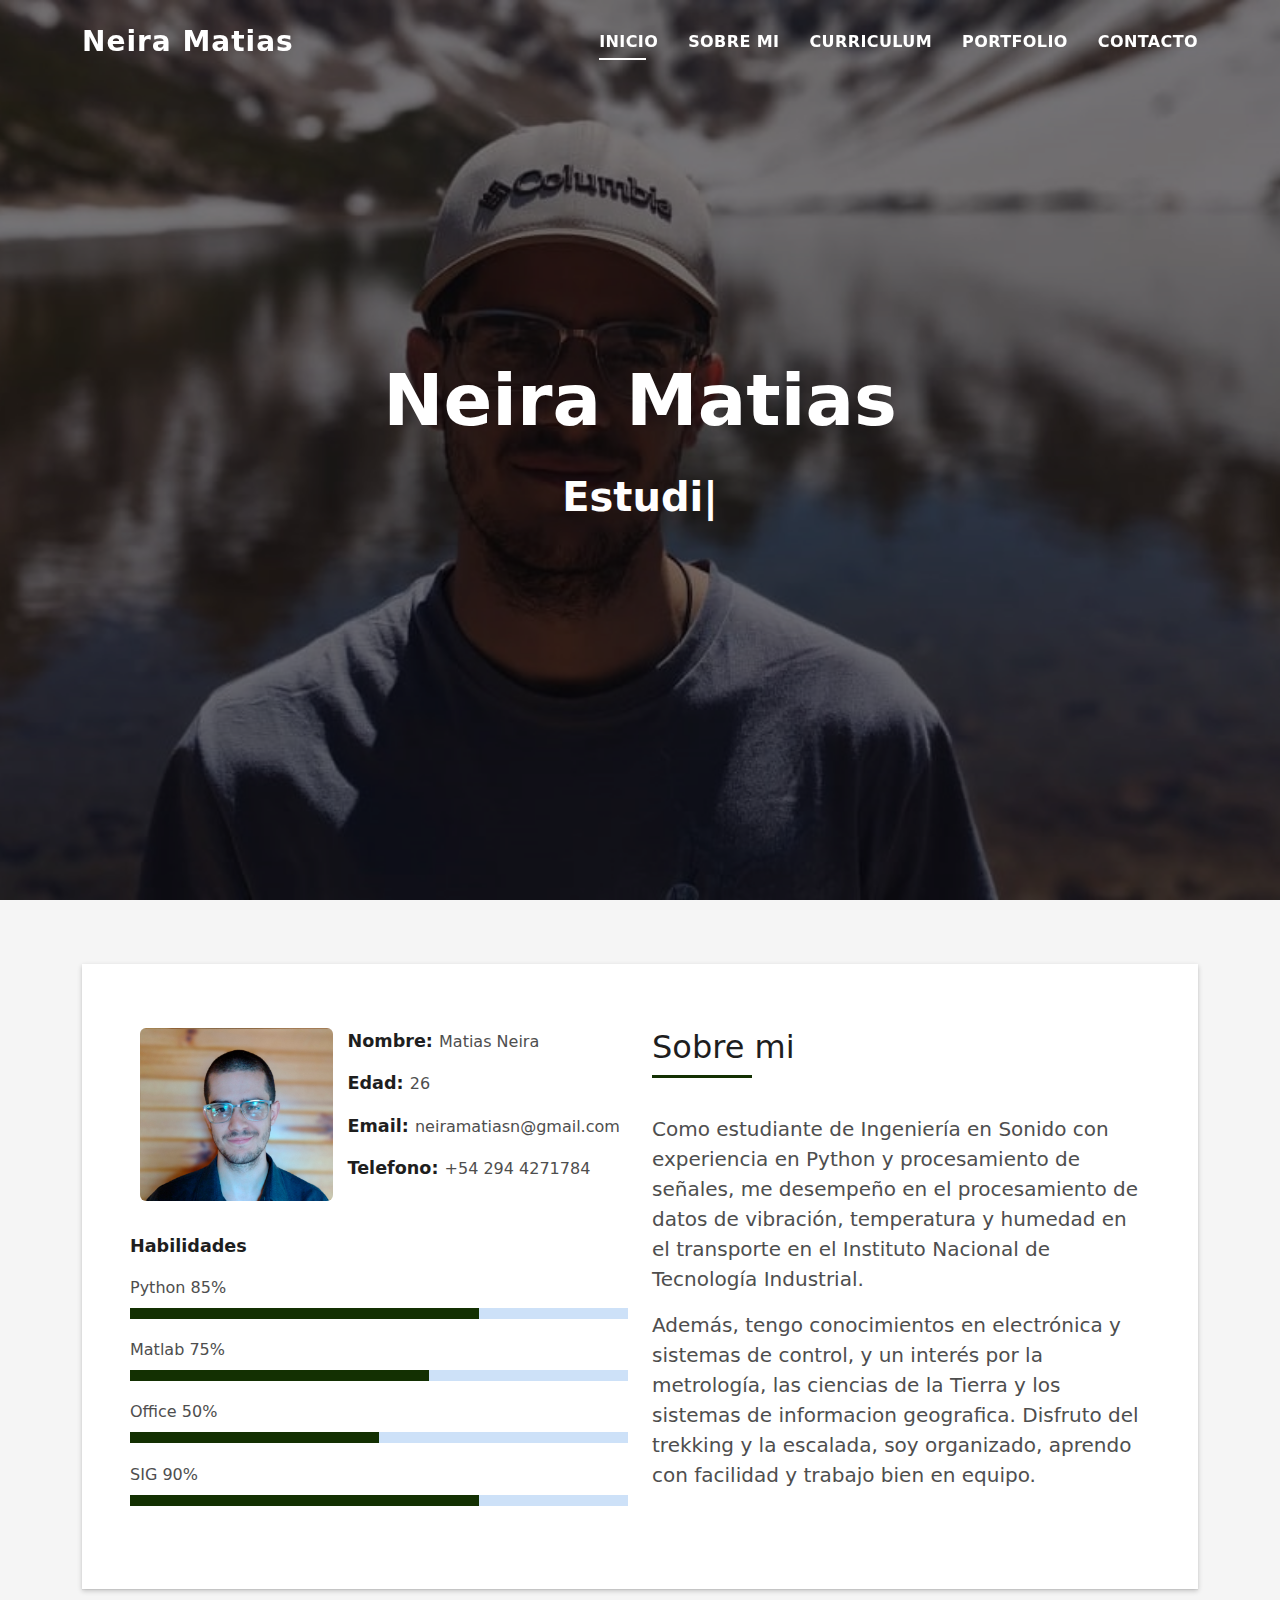
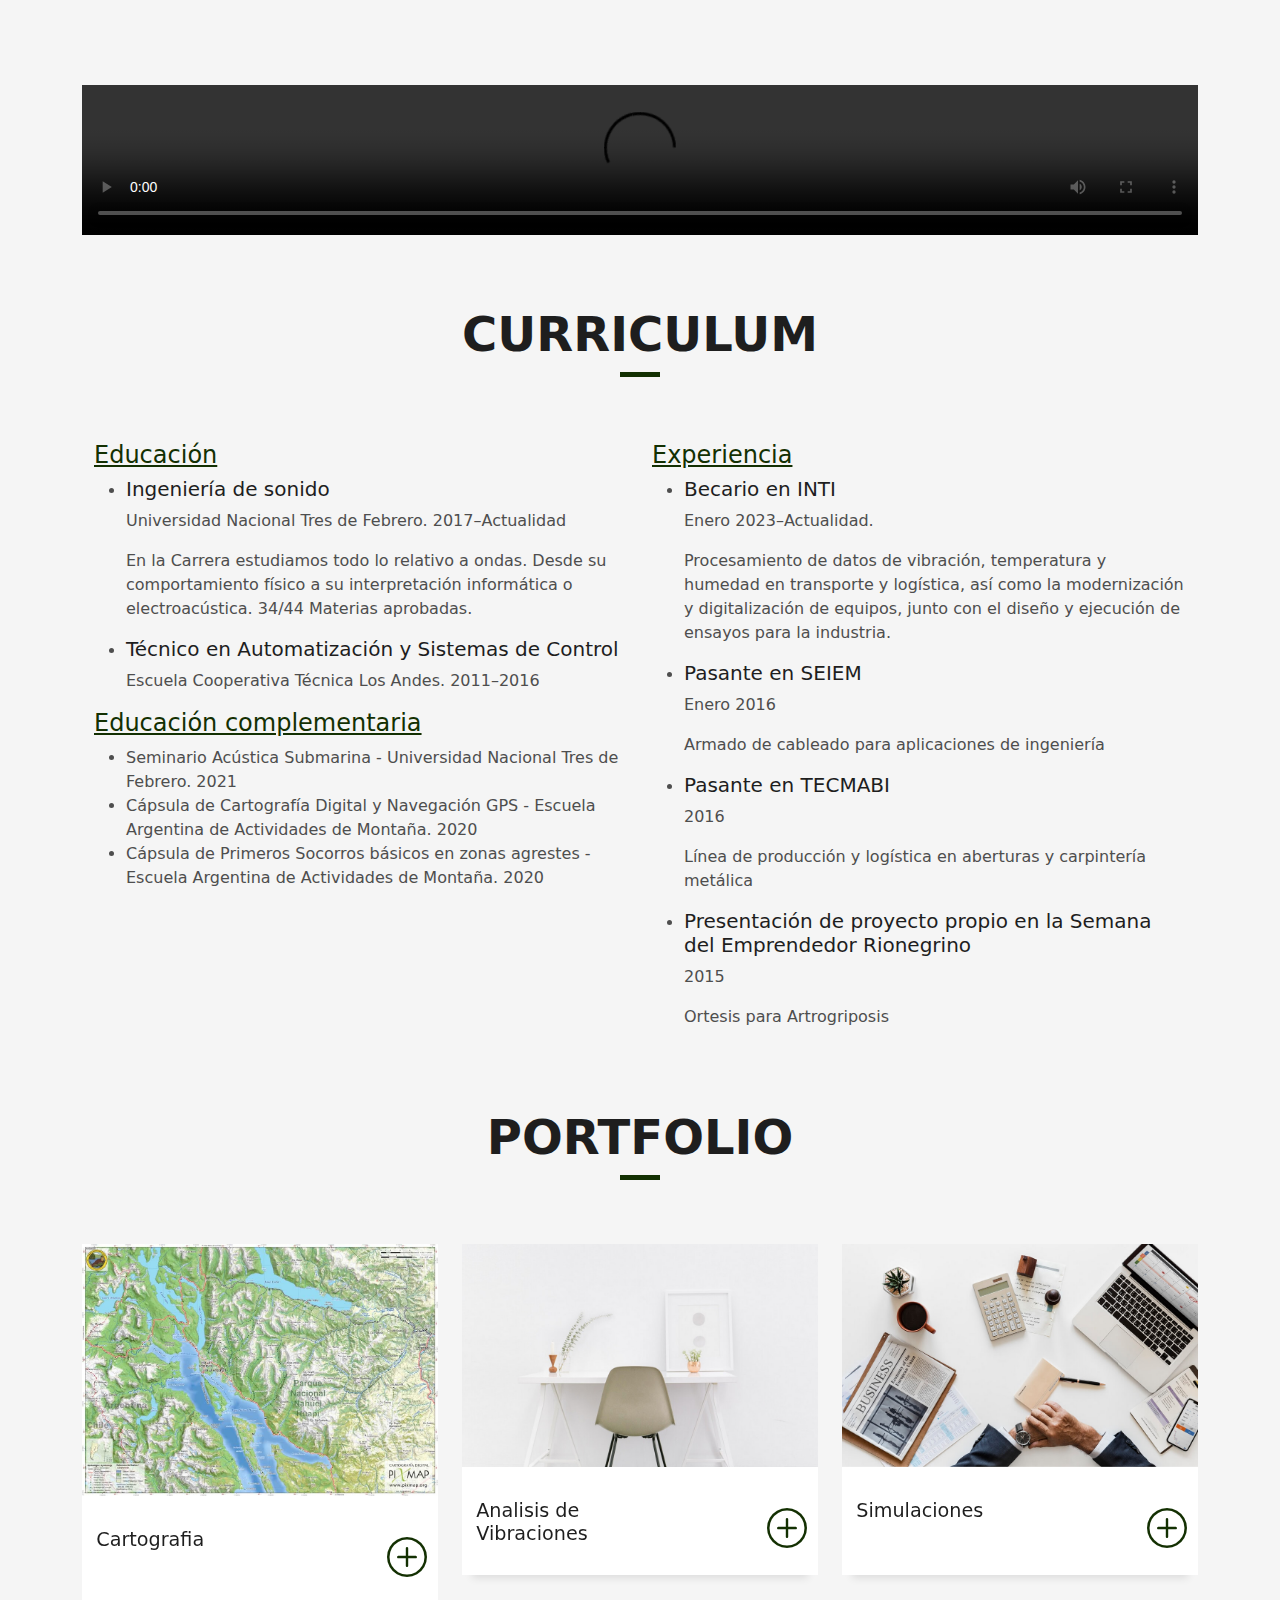
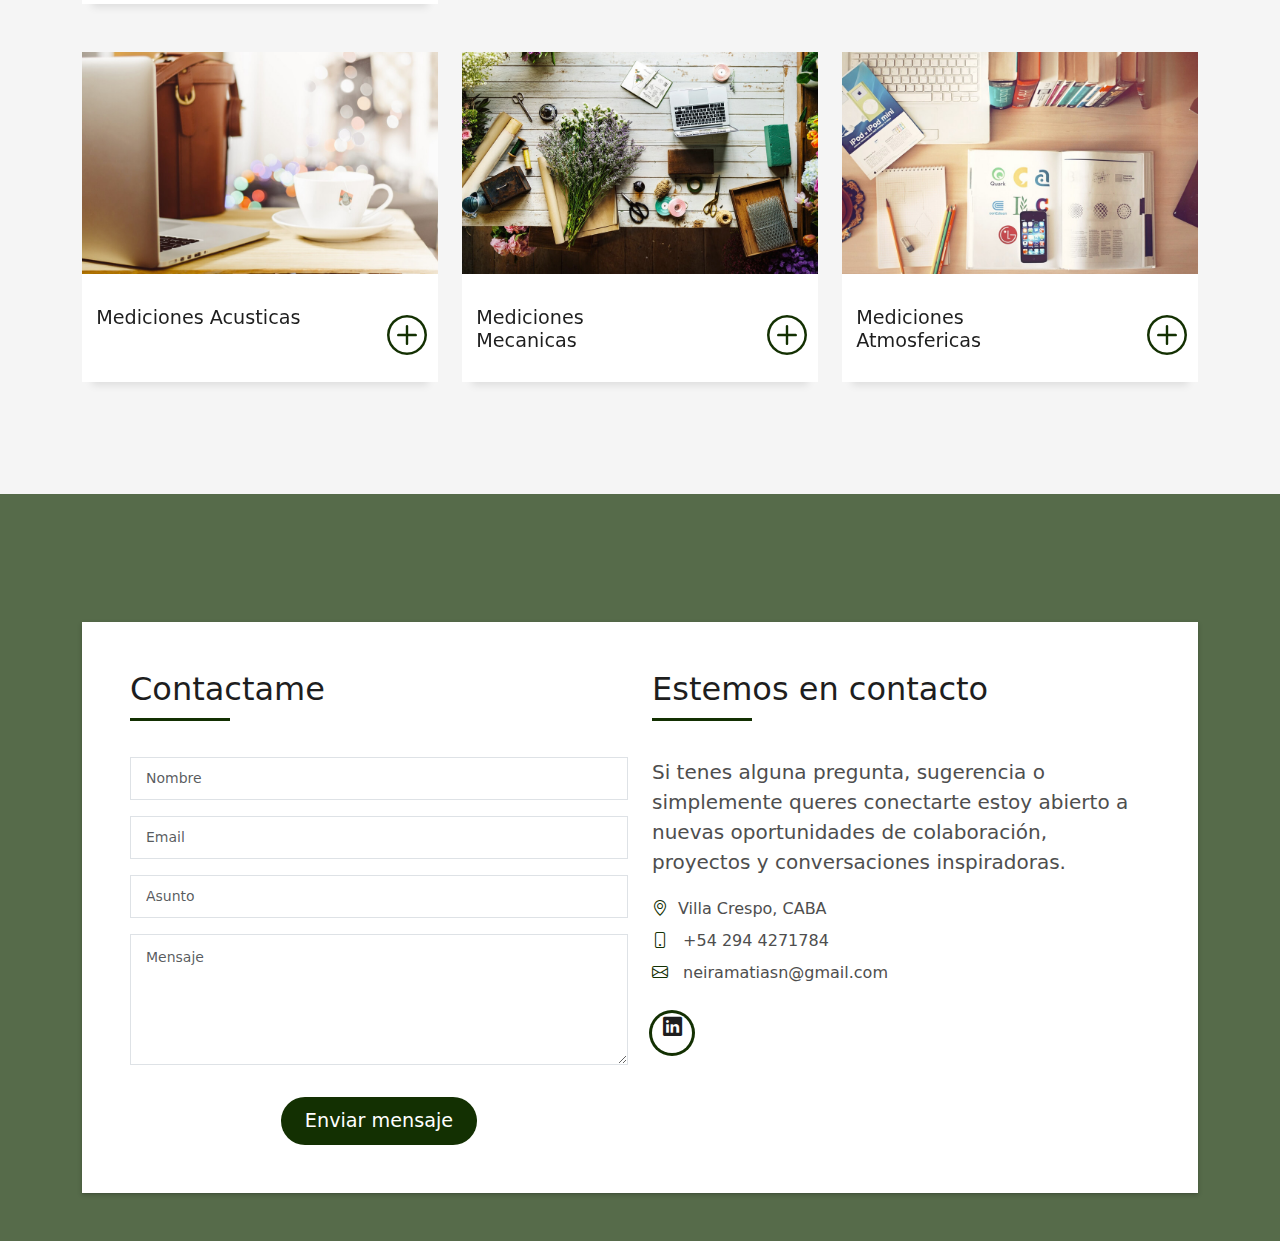
==== commit 227a618b: "cartografia" ====
--- a/index.html
+++ b/index.html
@@ -109,7 +109,7 @@
                     <div class="progress">
                       <div class="progress-bar" role="progressbar" style="width: 50%" aria-valuenow="50" aria-valuemin="0" aria-valuemax="100"></div>
                     </div>
-                    <span>QGis</span> <span class="pull-right">90%</span>
+                    <span>SIG</span> <span class="pull-right">90%</span>
                     <div class="progress">
                       <div class="progress-bar" role="progressbar" style="width: 70%" aria-valuenow="70" aria-valuemin="0" aria-valuemax="100"></div>
                     </div>
@@ -128,8 +128,8 @@
 		      Industrial.
                     </p>
                     <p class="lead">
-                      Además, tengo conocimientos en electrónica y sistemas de control, y un interés por la metrología y las ciencias
-		      de la Tierra. Disfruto del trekking y la escalada, soy organizado, aprendo con facilidad y trabajo bien en equipo.
+                      Además, tengo conocimientos en electrónica y sistemas de control, y un interés por la metrología, las ciencias
+		      de la Tierra y los sistemas de informacion geografica. Disfruto del trekking y la escalada, soy organizado, aprendo con facilidad y trabajo bien en equipo.
                     </p>
                    </div>
                 </div>
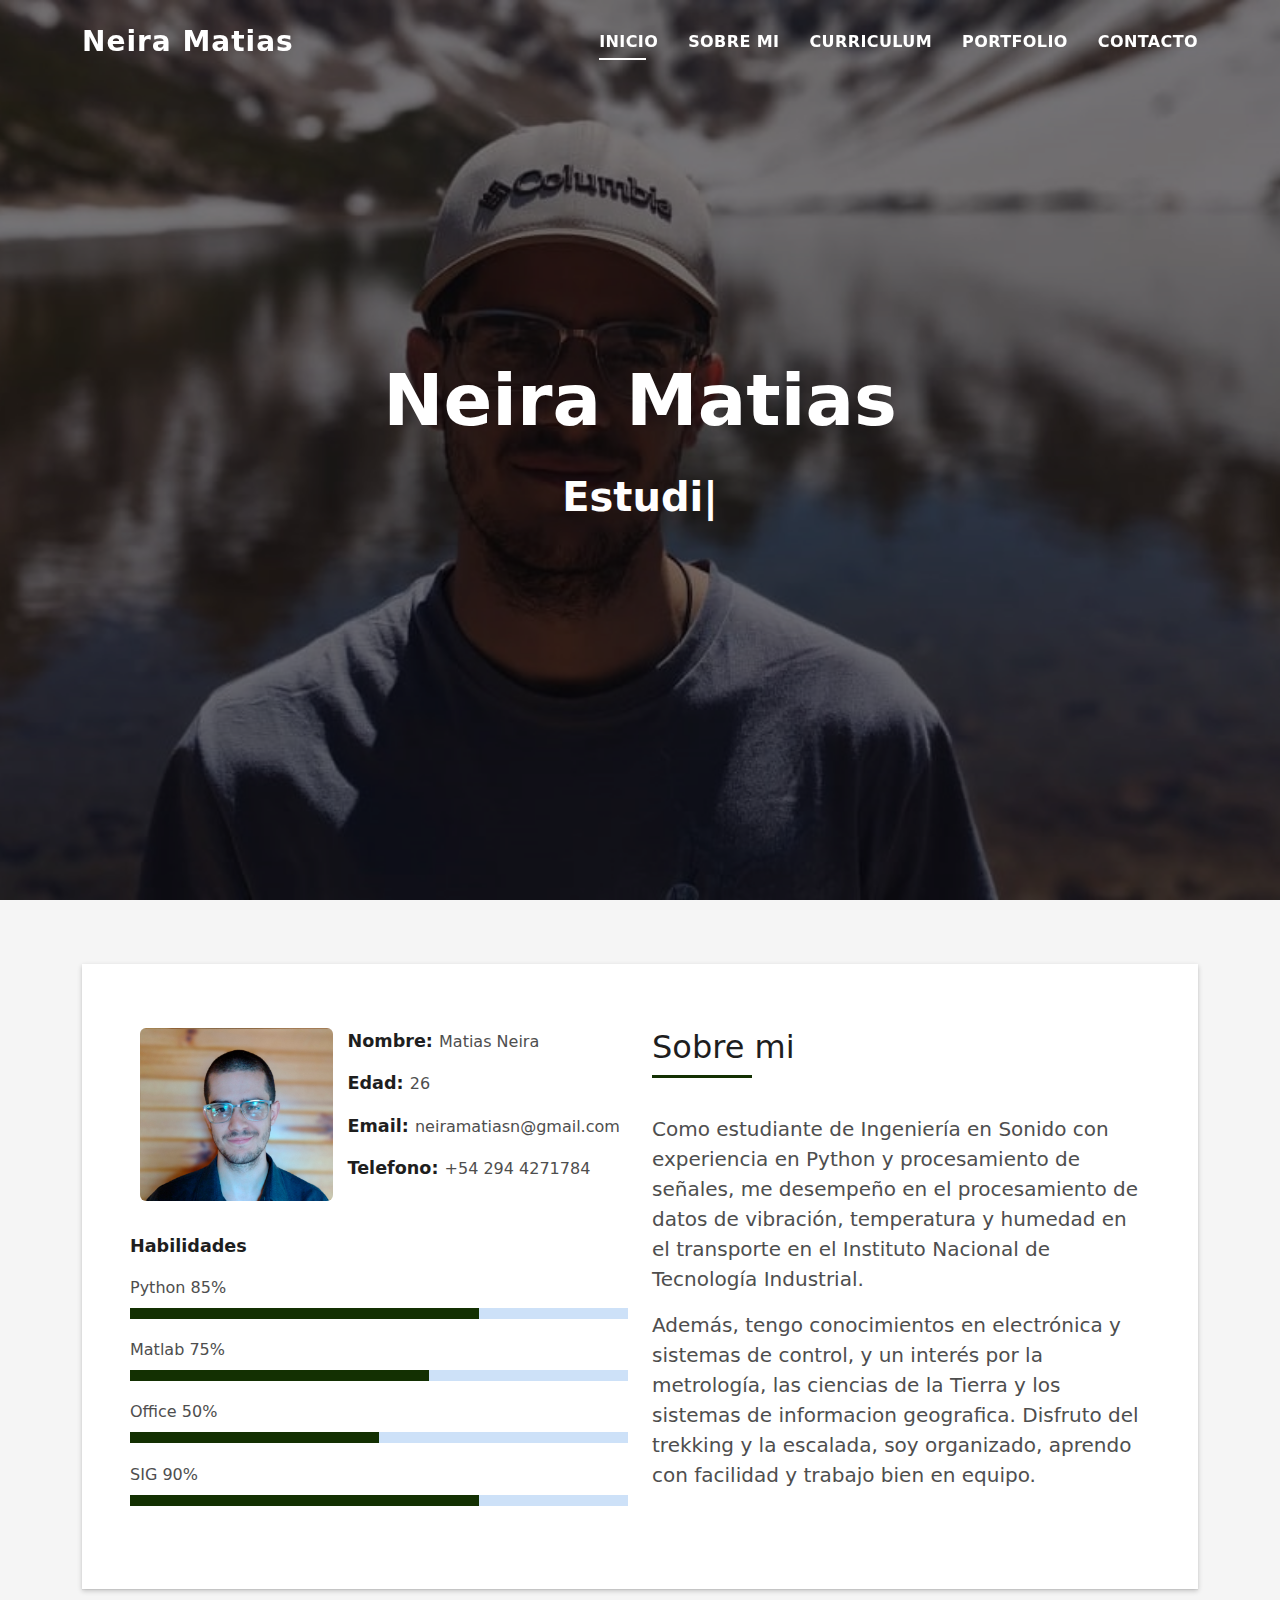
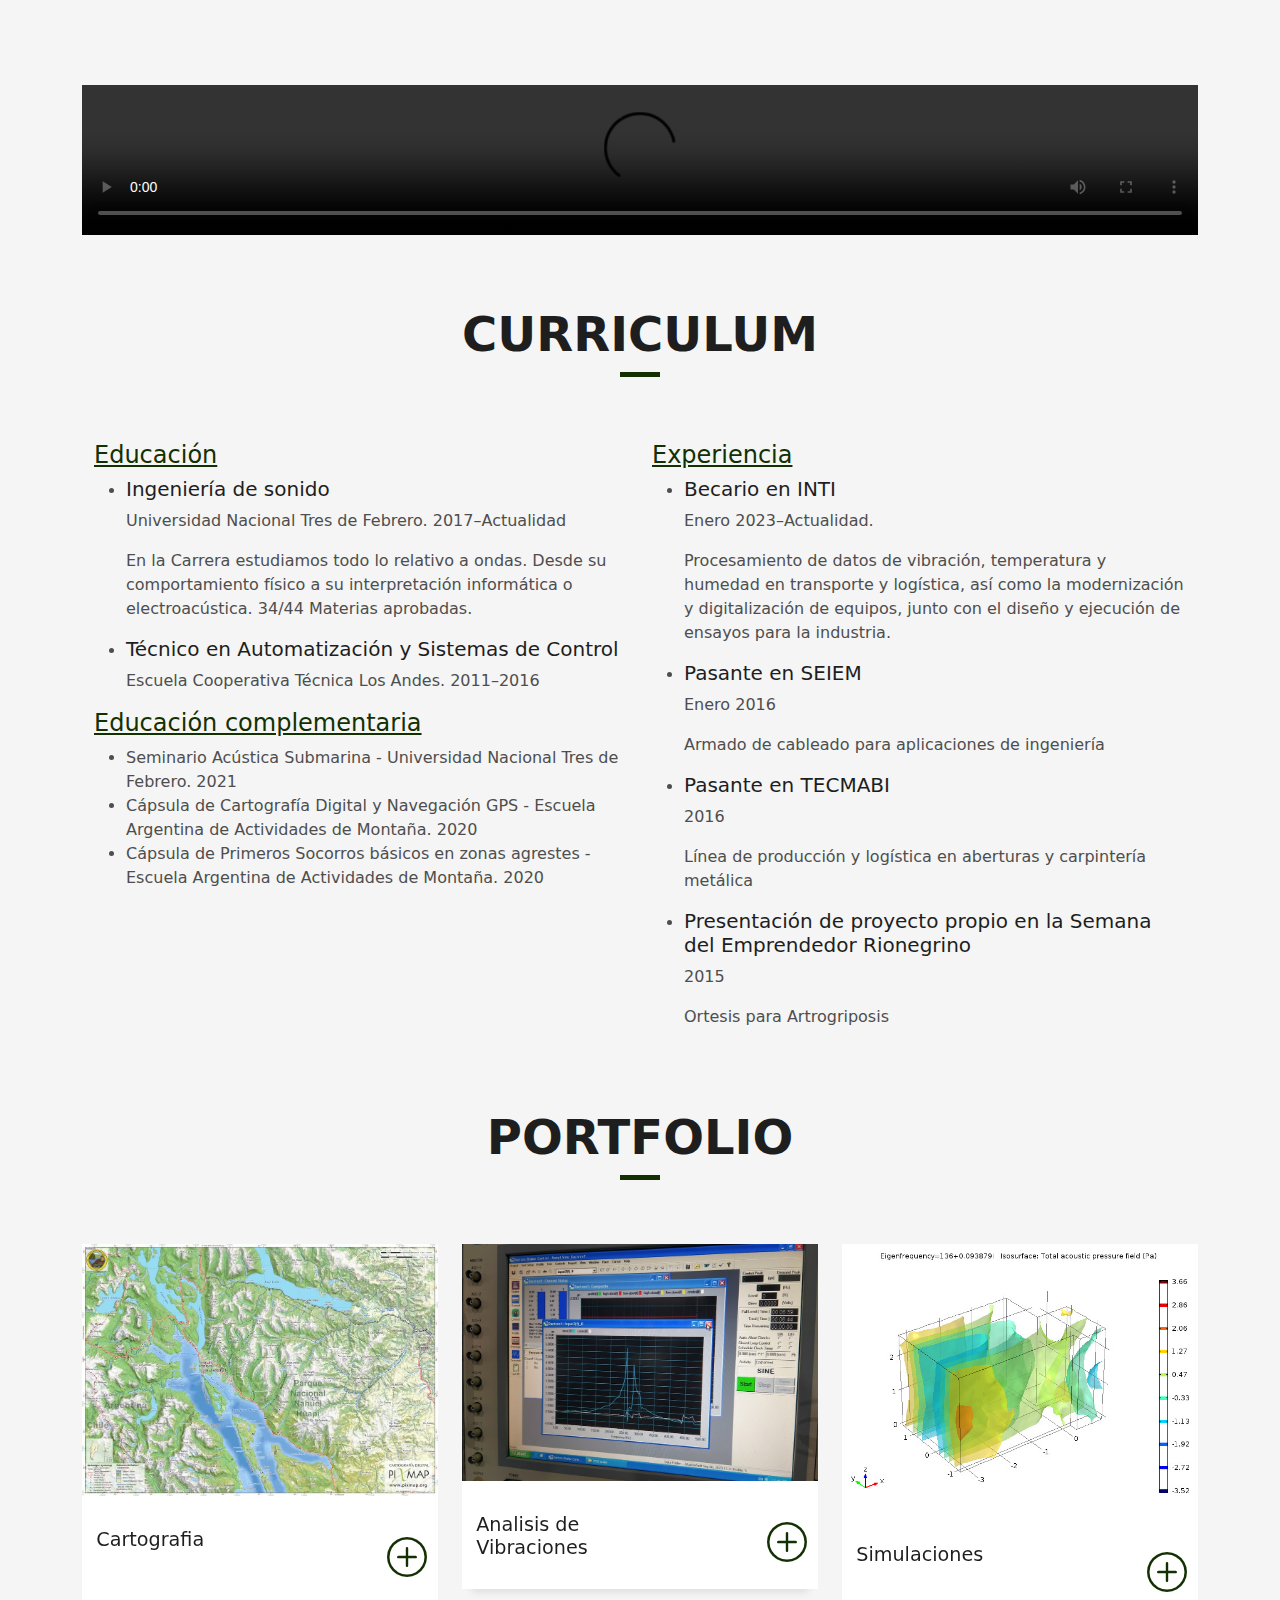
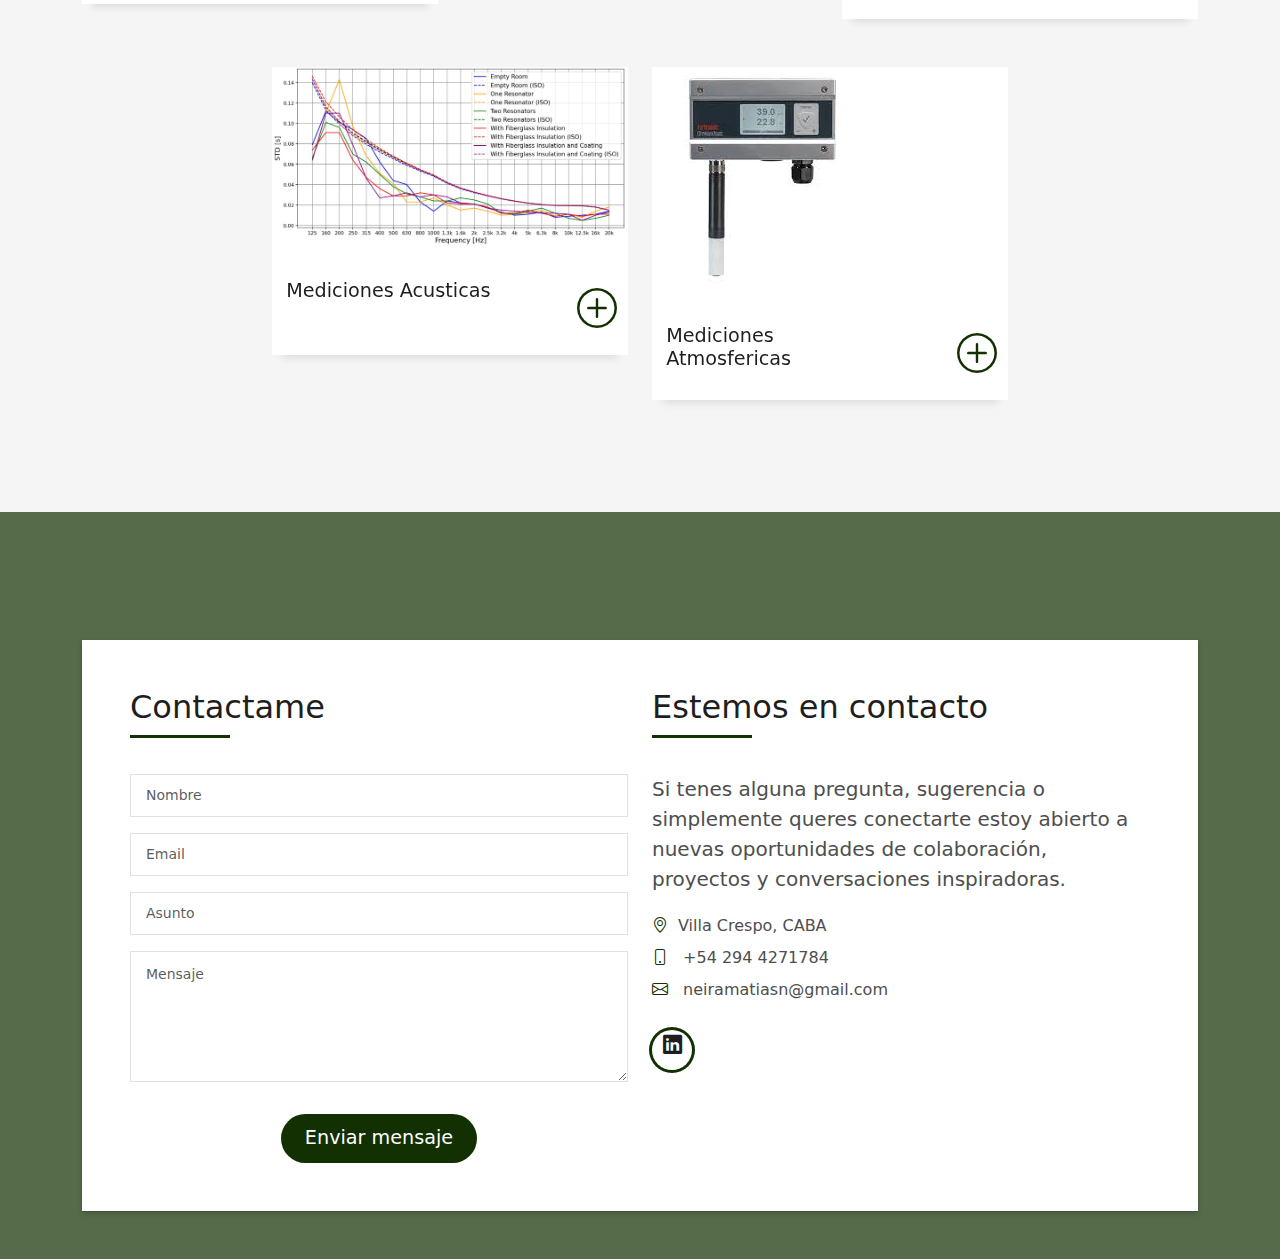
==== commit f4955078: "final" ====
--- a/index.html
+++ b/index.html
@@ -272,9 +272,9 @@
           </div>
           <div class="col-md-4">
             <div class="work-box">
-              <a href="assets/img/work-2.jpg" data-gallery="portfolioGallery" class="portfolio-lightbox">
+              <a href="assets/img/pantalla.jpg" data-gallery="portfolioGallery" class="portfolio-lightbox">
                 <div class="work-img">
-                  <img src="assets/img/work-2.jpg" alt="" class="img-fluid">
+                  <img src="assets/img/pantalla.jpg" alt="" class="img-fluid">
                 </div>
               </a>
               <div class="work-content">
@@ -296,9 +296,9 @@
           </div>
           <div class="col-md-4">
             <div class="work-box">
-              <a href="assets/img/work-3.jpg" data-gallery="portfolioGallery" class="portfolio-lightbox">
+              <a href="assets/img/isosurface136.jpeg" data-gallery="portfolioGallery" class="portfolio-lightbox">
                 <div class="work-img">
-                  <img src="assets/img/work-3.jpg" alt="" class="img-fluid">
+                  <img src="assets/img/isosurface136.jpeg" alt="" class="img-fluid">
                 </div>
               </a>
               <div class="work-content">
@@ -318,11 +318,13 @@
               </div>
             </div>
           </div>
+<div class="container">
+  <div class="row justify-content-center">
           <div class="col-md-4">
             <div class="work-box">
-              <a href="assets/img/work-4.jpg" data-gallery="portfolioGallery" class="portfolio-lightbox">
+              <a href="assets/img/stdokkkk.jpeg" data-gallery="portfolioGallery" class="portfolio-lightbox">
                 <div class="work-img">
-                  <img src="assets/img/work-4.jpg" alt="" class="img-fluid">
+                  <img src="assets/img/stdokkkk.jpeg" alt="" class="img-fluid">
                 </div>
               </a>
               <div class="work-content">
@@ -342,35 +344,12 @@
               </div>
             </div>
           </div>
+          
           <div class="col-md-4">
             <div class="work-box">
-              <a href="assets/img/work-5.jpg" data-gallery="portfolioGallery" class="portfolio-lightbox">
+              <a href="assets/img/rotronic.jpg" data-gallery="portfolioGallery" class="portfolio-lightbox">
                 <div class="work-img">
-                  <img src="assets/img/work-5.jpg" alt="" class="img-fluid">
-                </div>
-              </a>
-              <div class="work-content">
-                <div class="row">
-                  <div class="col-sm-8">
-                    <h2 class="w-title">Mediciones Mecanicas</h2>
-                    <div class="w-more">
-                      <span class="w-ctegory"></span> <span class="w-date"></span>
-                    </div>
-                  </div>
-                  <div class="col-sm-4">
-                    <div class="w-like">
-                      <a href="mecanicas.html"> <span class="bi bi-plus-circle"></span></a>
-                    </div>
-                  </div>
-                </div>
-              </div>
-            </div>
-          </div>
-          <div class="col-md-4">
-            <div class="work-box">
-              <a href="assets/img/work-6.jpg" data-gallery="portfolioGallery" class="portfolio-lightbox">
-                <div class="work-img">
-                  <img src="assets/img/work-6.jpg" alt="" class="img-fluid">
+                  <img src="assets/img/rotronic.jpg" alt="" class="img-fluid">
                 </div>
               </a>
               <div class="work-content">
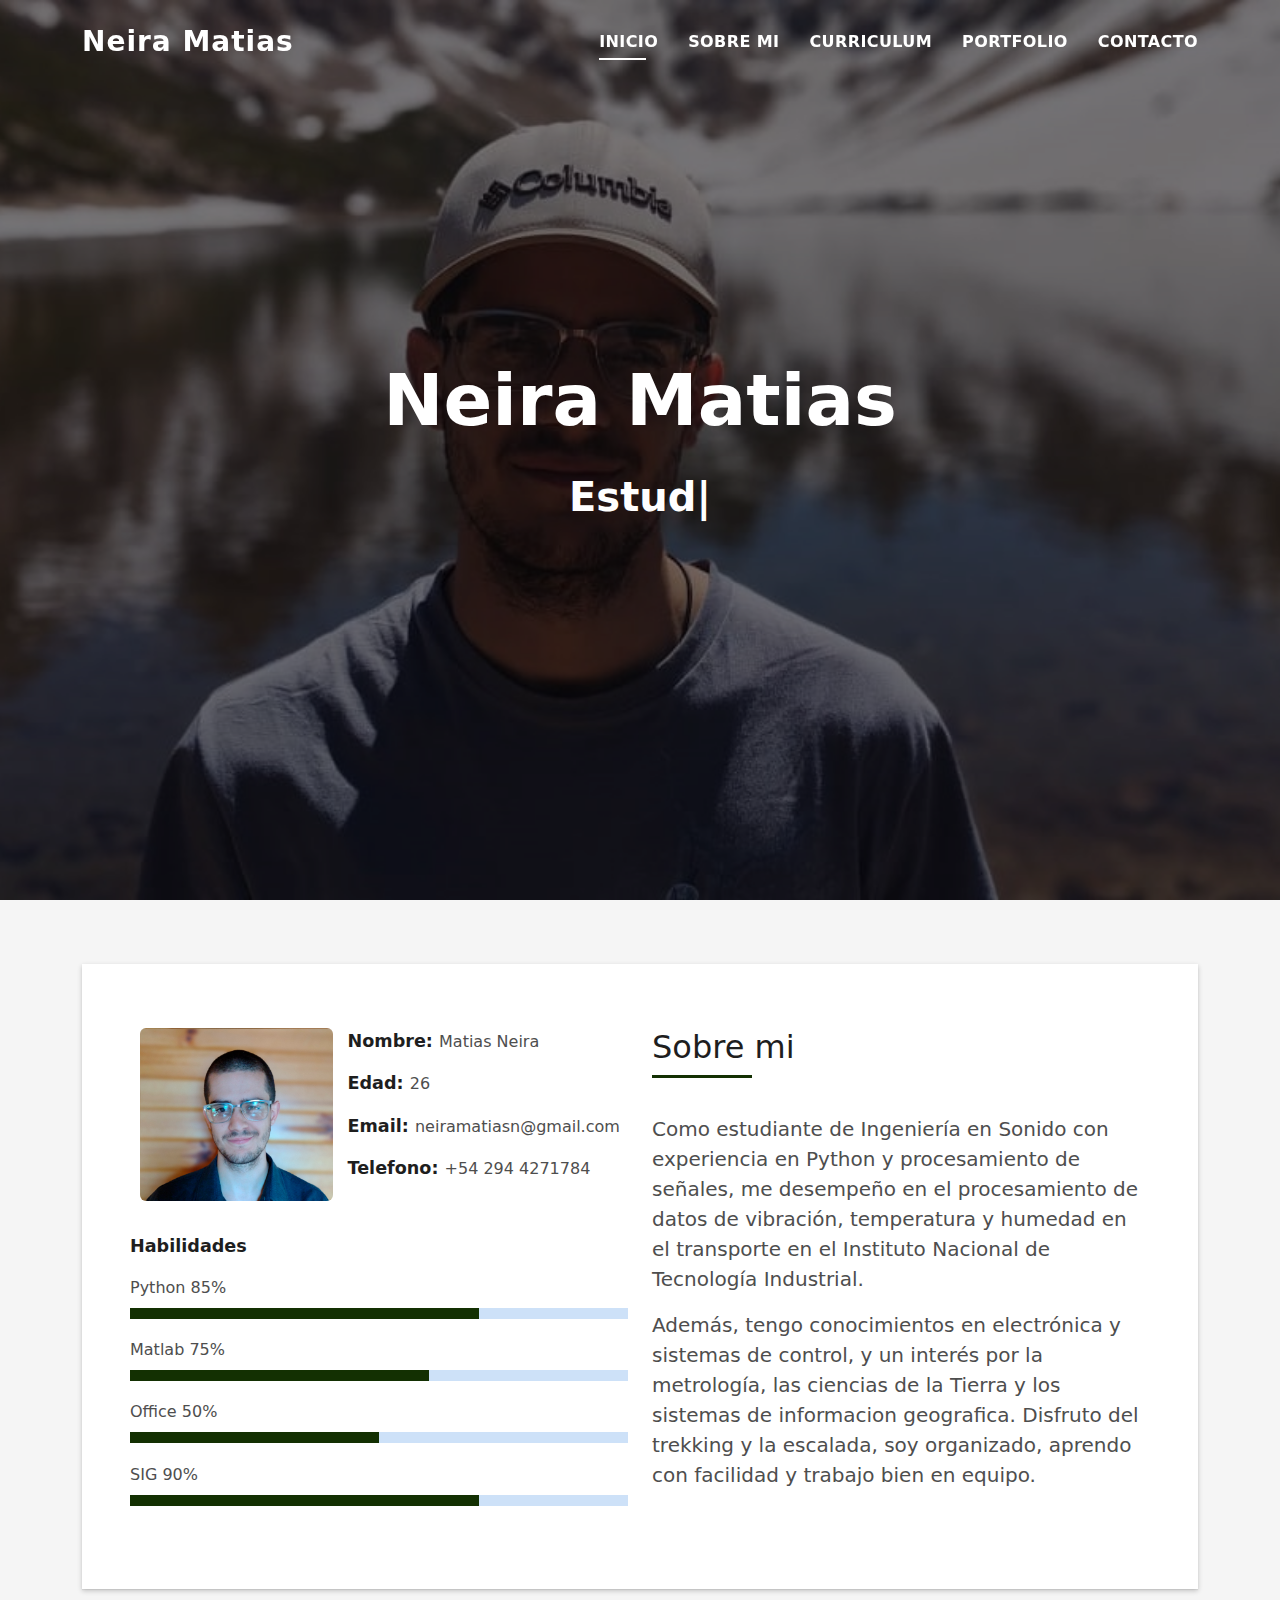
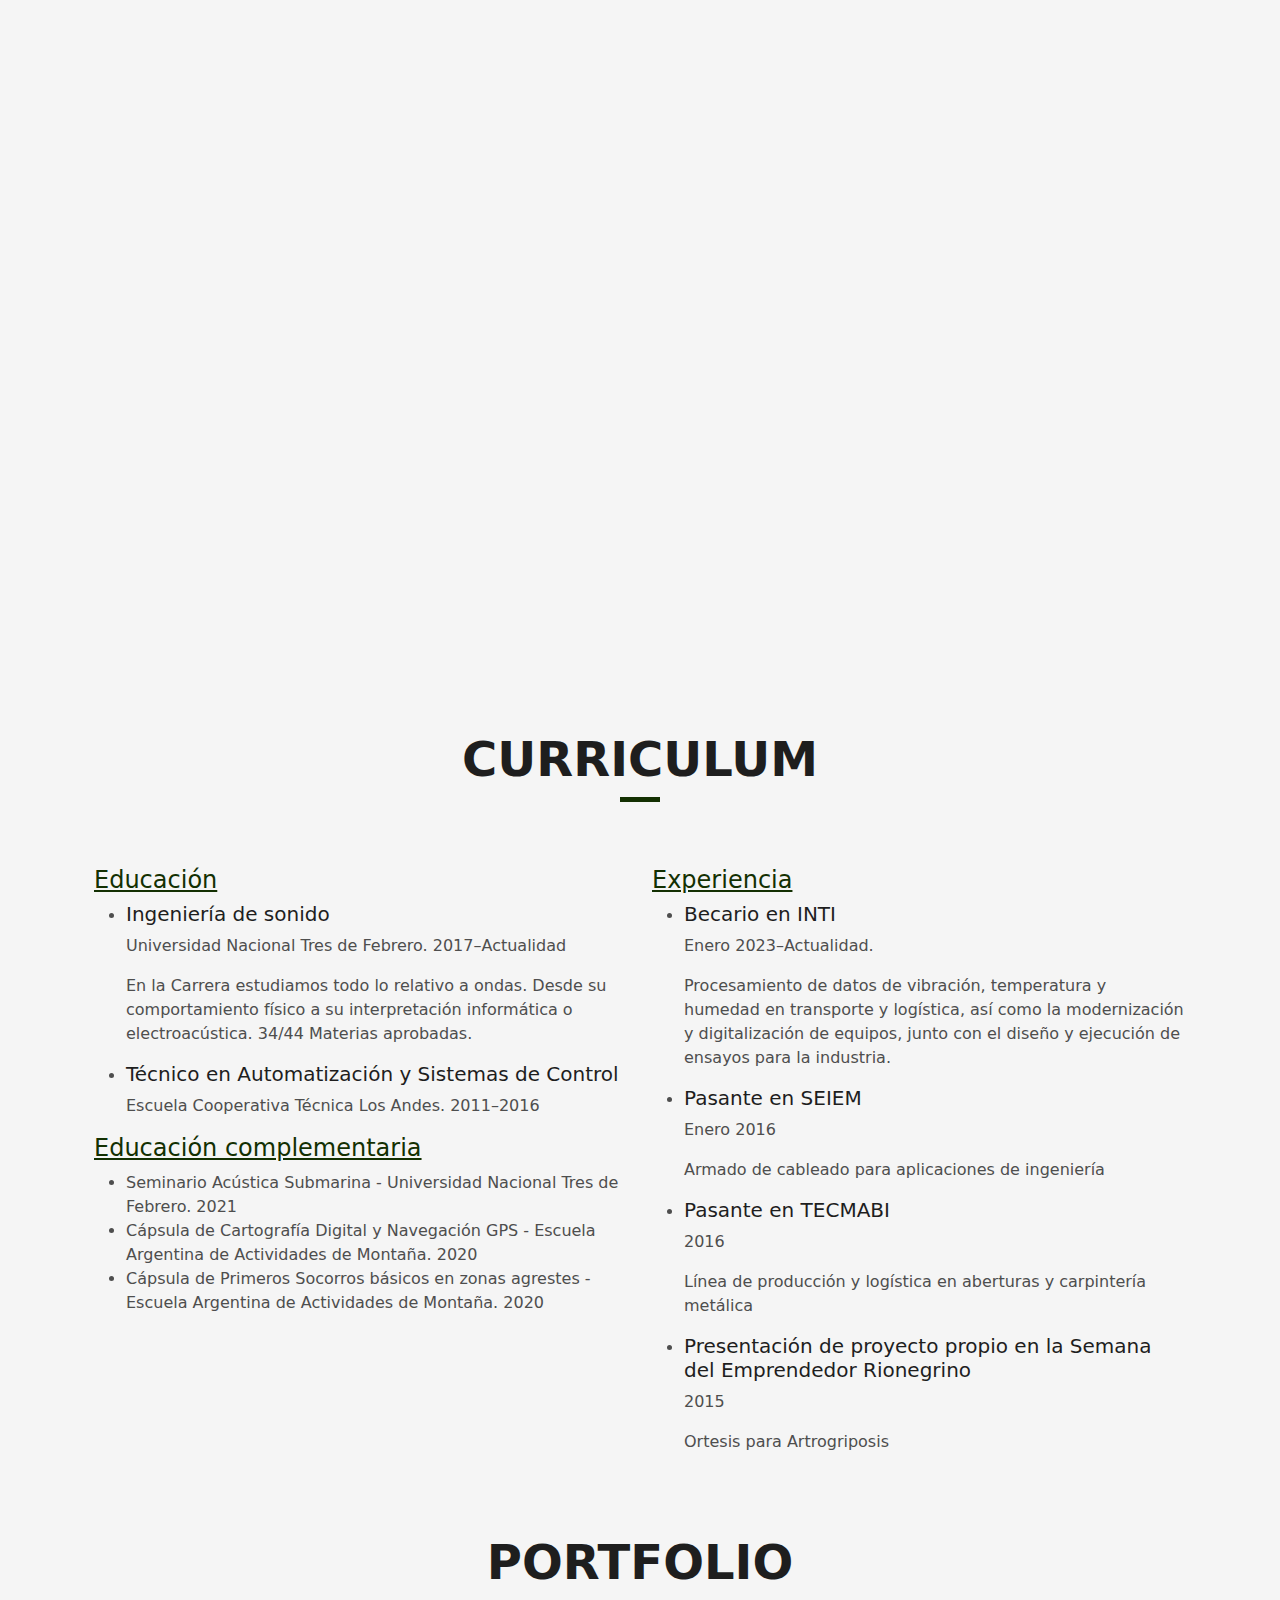
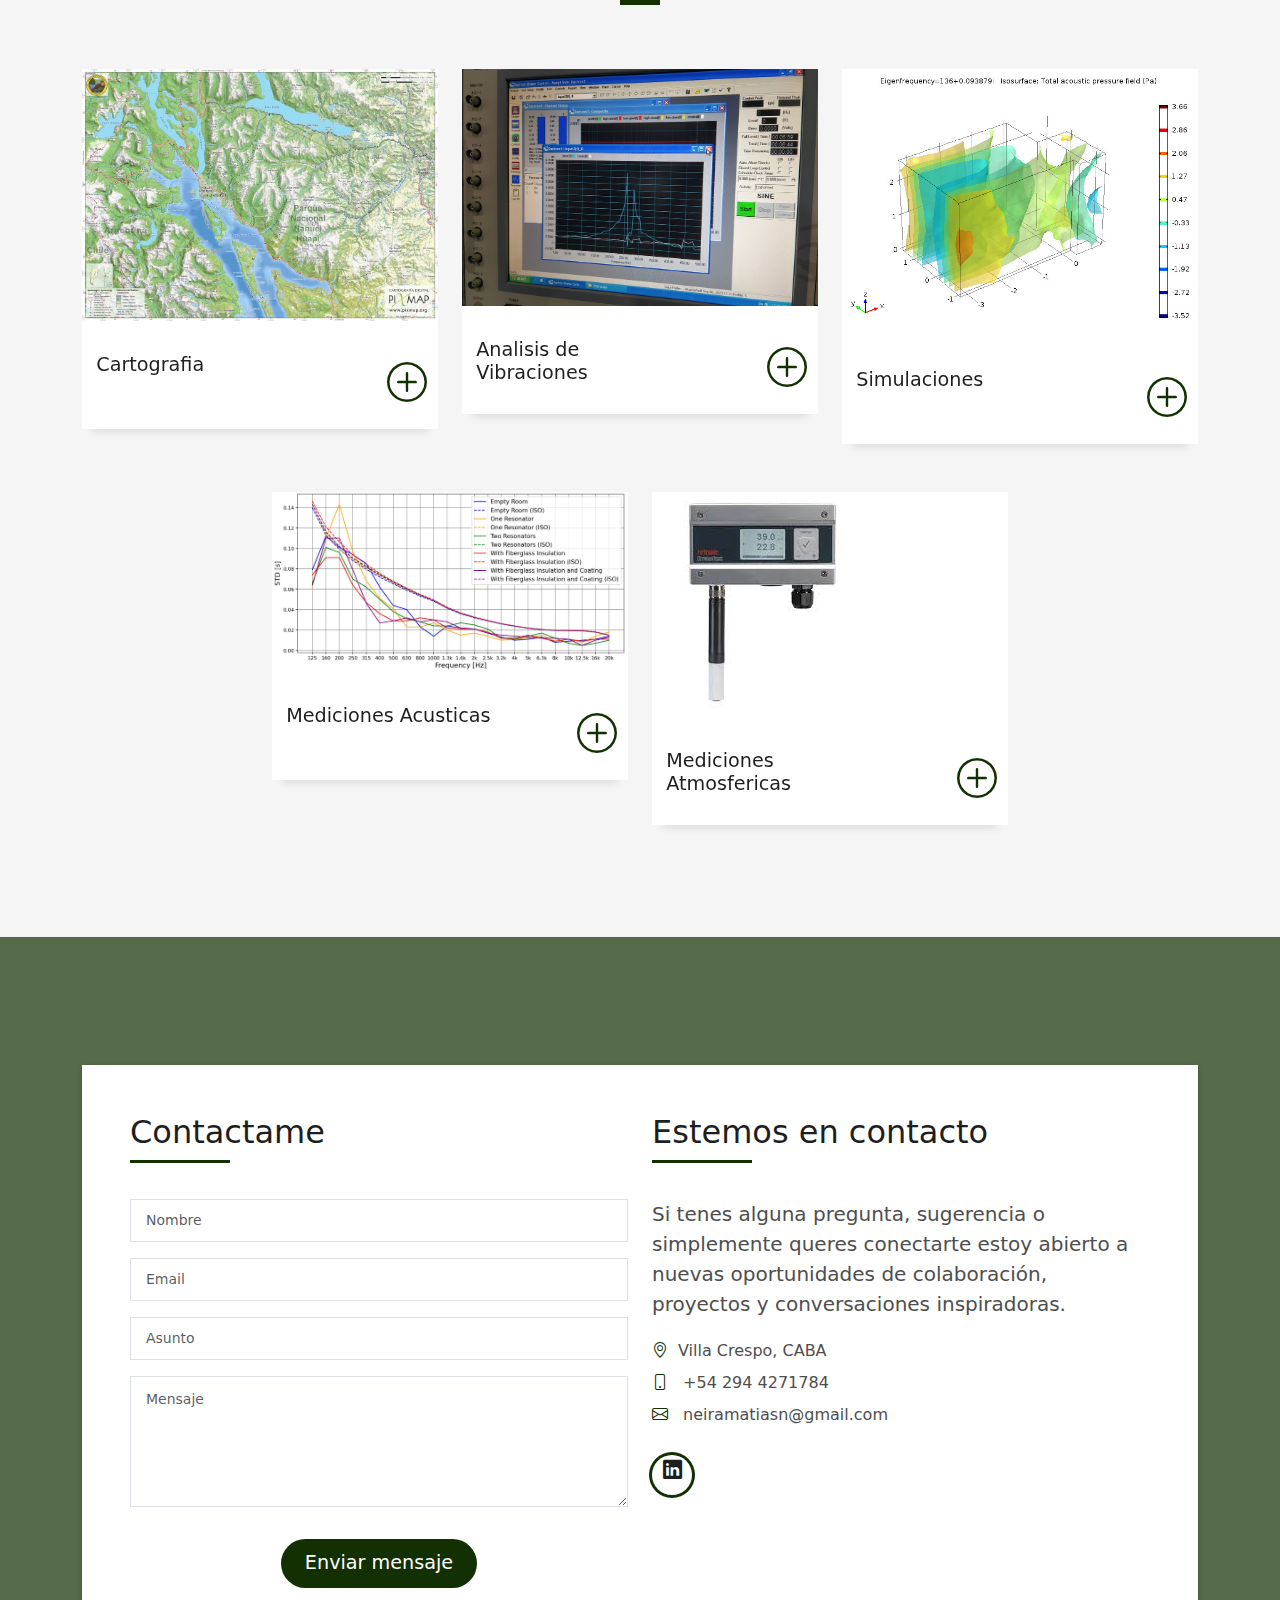
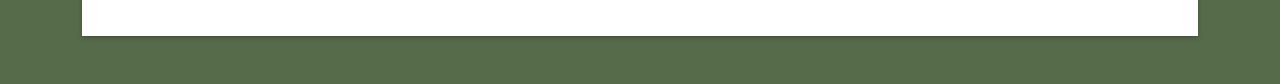
==== commit 067841b3: "video" ====
--- a/index.html
+++ b/index.html
@@ -136,24 +136,7 @@
             </div>
           </div>
           <!-- Reproductor de video -->
-          <div class="row mt-4">
-            <div class="col-md-12">
-              <div class="title-box-2">
-              </div>
-              <!-- Reproductor de video -->
-              <video controls width="100%">
-                <source src="tu_video.mp4" type="video/mp4">
-                Your browser does not support the video tag.
-              </video>
-        </div>
-      </div>
-    </div>
-  </div>
-              </div>
-            </div>
-          </div>
-        </div>
-      </div>
+<iframe width="1120" height="630" src="https://www.youtube.com/embed/An_3GiYo6O8?si=mH2MKHcDOM0GxKk8" title="YouTube video player" frameborder="0" allow="accelerometer; autoplay; clipboard-write; encrypted-media; gyroscope; picture-in-picture; web-share" referrerpolicy="strict-origin-when-cross-origin" allowfullscreen style="display: block; margin: 0 auto;"></iframe>
     </section><!-- End About Section -->
 
 <!-- ======= Resume Section ======= -->
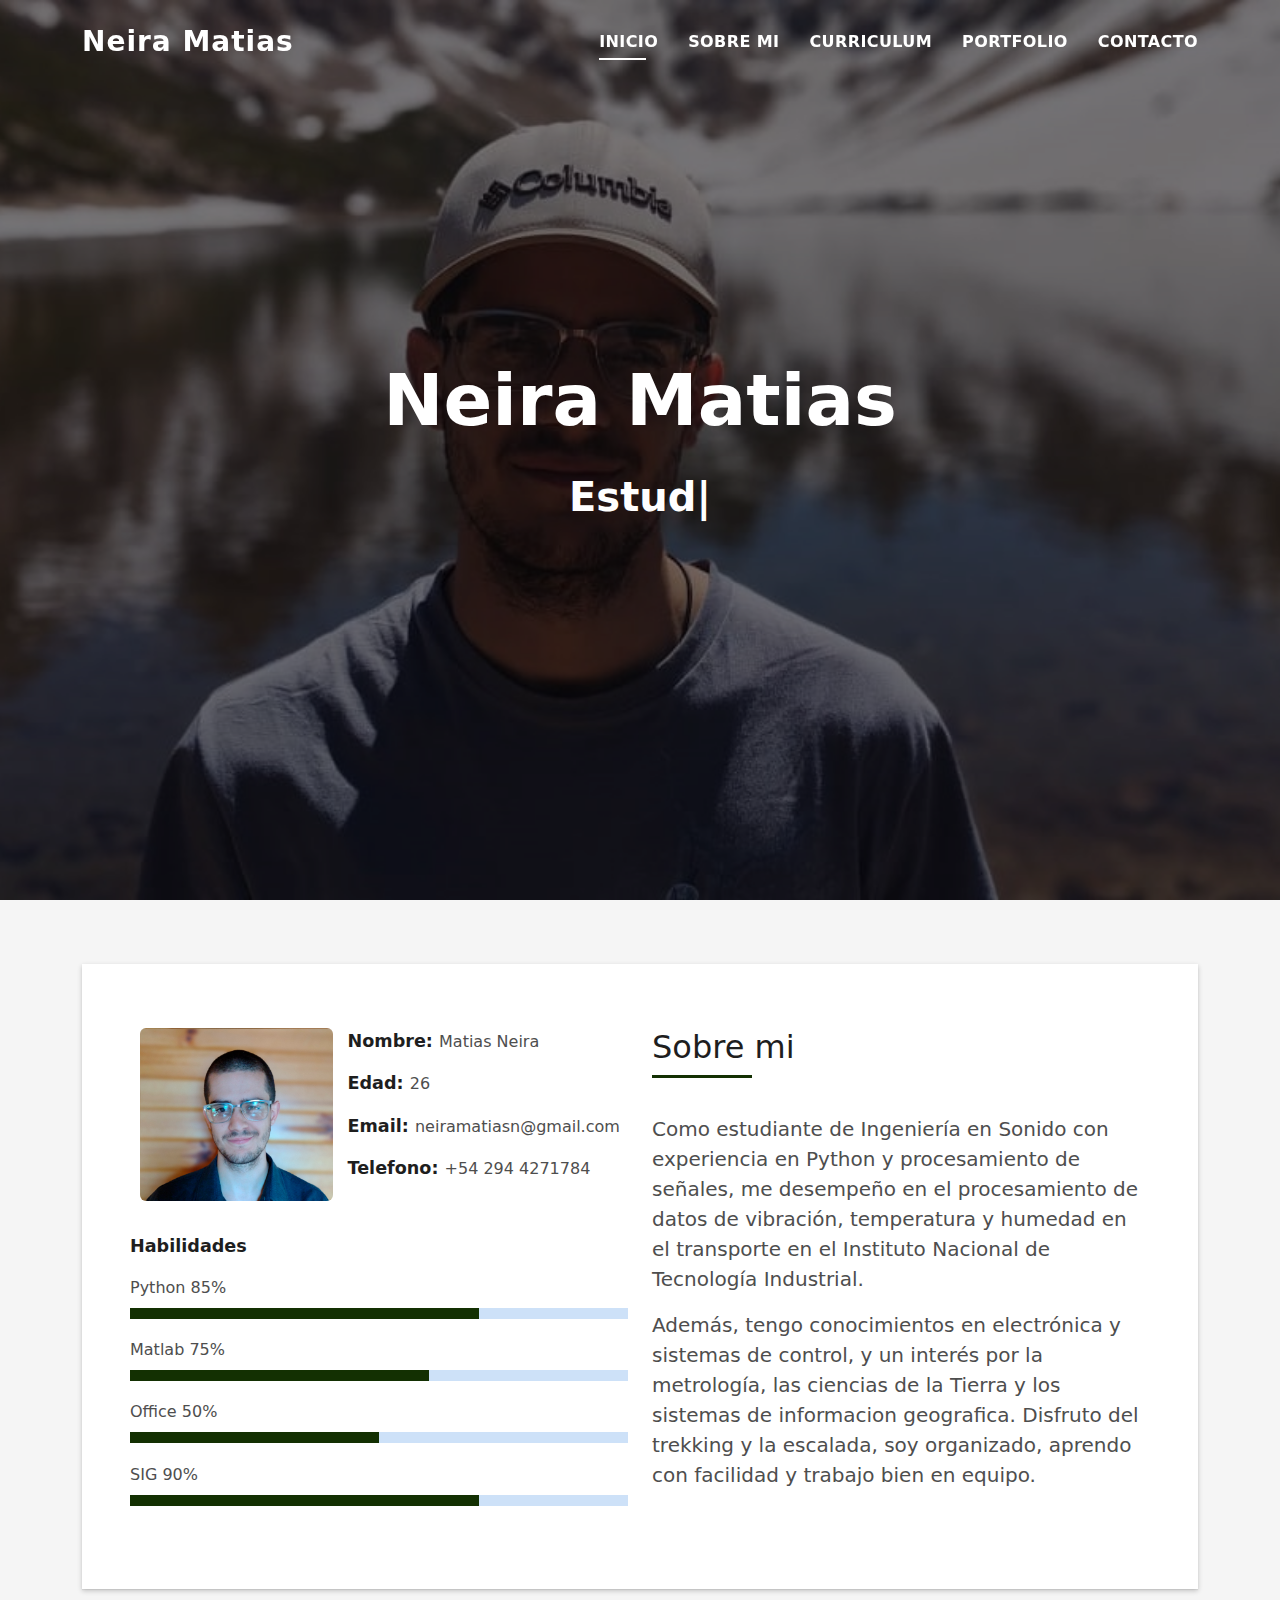
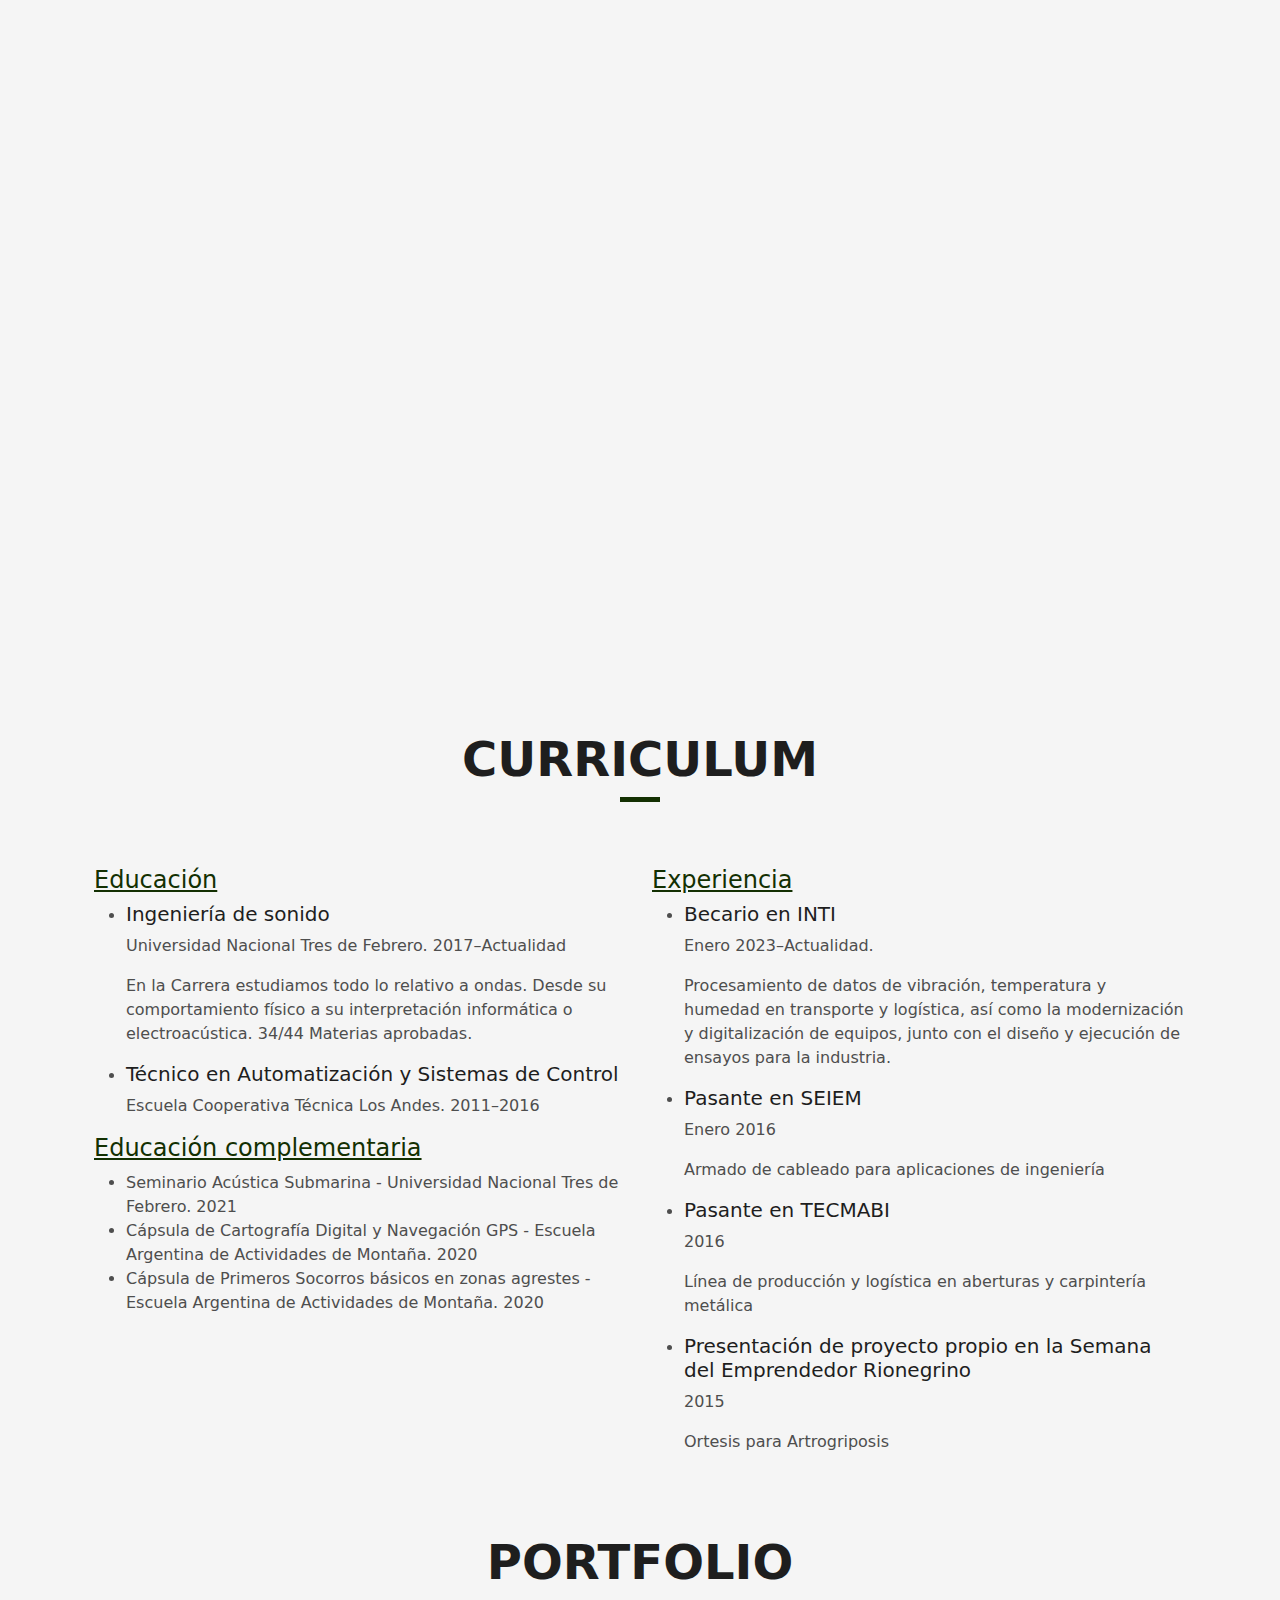
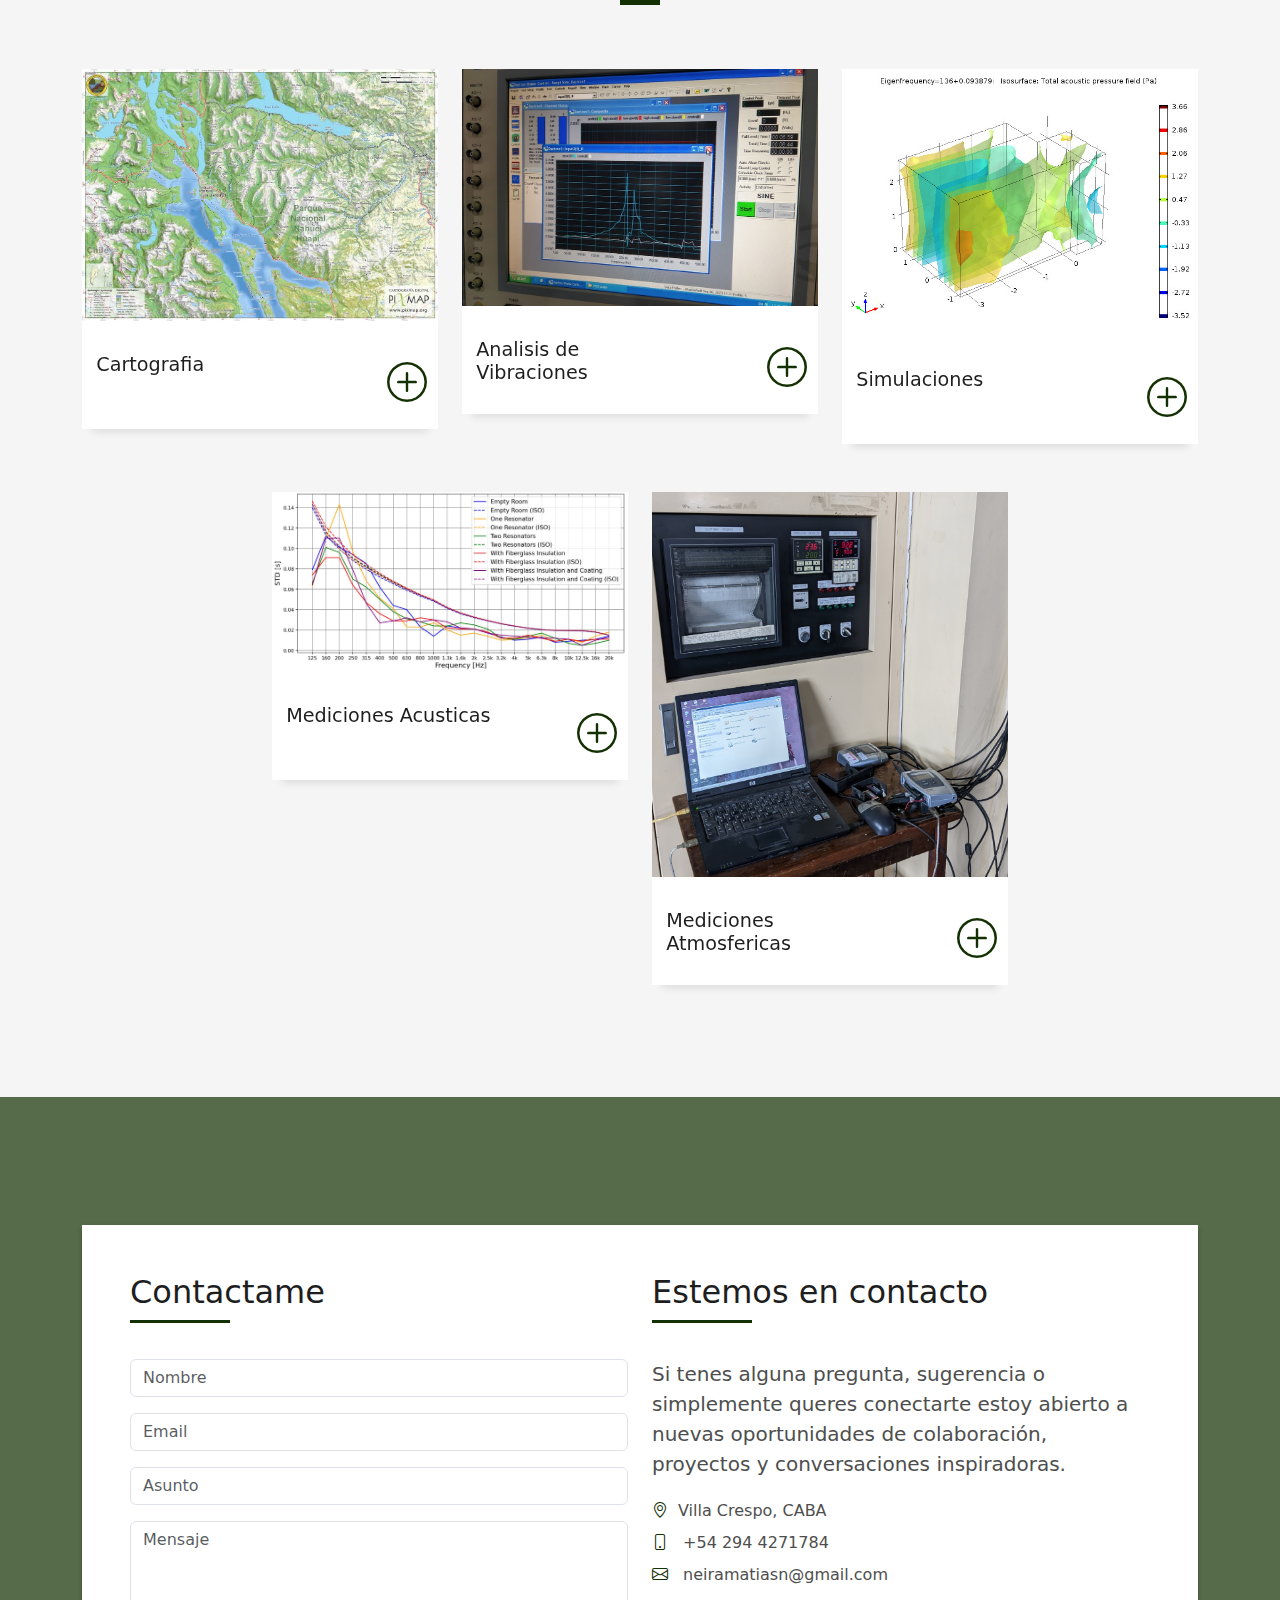
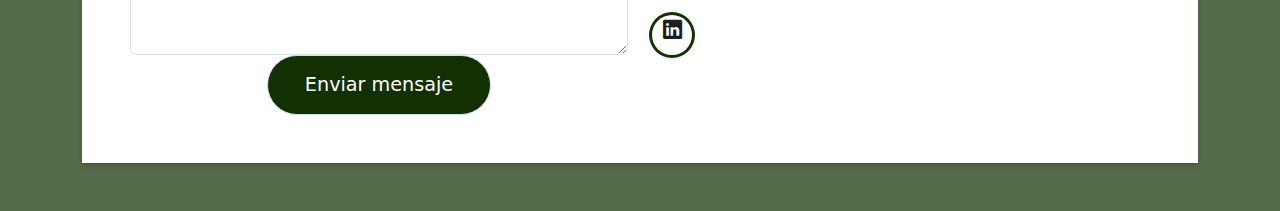
==== commit dff82c0b: "Add files via upload" ====
--- a/index.html
+++ b/index.html
@@ -1,459 +1,454 @@
-<!DOCTYPE html>
-<html lang="en">
-
-<head>
-  <meta charset="utf-8">
-  <meta content="width=device-width, initial-scale=1.0" name="viewport">
-
-  <title>Neira Matias</title>
-  <meta content="" name="description">
-  <meta content="" name="keywords">
-
-  <!-- Favicons -->
-  <link href="assets/img/favicon.png" rel="icon">
-  <link href="assets/img/apple-touch-icon.png" rel="apple-touch-icon">
-
-  <!-- Vendor CSS Files -->
-  <link href="assets/vendor/bootstrap/css/bootstrap.min.css" rel="stylesheet">
-  <link href="assets/vendor/bootstrap-icons/bootstrap-icons.css" rel="stylesheet">
-  <link href="assets/vendor/glightbox/css/glightbox.min.css" rel="stylesheet">
-  <link href="assets/vendor/swiper/swiper-bundle.min.css" rel="stylesheet">
-
-  <!-- Template Main CSS File -->
-  <link href="assets/css/style.css" rel="stylesheet">
-
-  <!-- =======================================================
-  * Template Name: DevFolio
-  * Template URL: https://bootstrapmade.com/devfolio-bootstrap-portfolio-html-template/
-  * Updated: Mar 17 2024 with Bootstrap v5.3.3
-  * Author: BootstrapMade.com
-  * License: https://bootstrapmade.com/license/
-  ======================================================== -->
-</head>
-
-<body>
-
-  <!-- ======= Header ======= -->
-  <header id="header" class="fixed-top">
-    <div class="container d-flex align-items-center justify-content-between">
-
-      <h1 class="logo"><a href="index.html">Neira Matias</a></h1>
-      <!-- Uncomment below if you prefer to use an image logo -->
-      <!-- <a href="index.html" class="logo"><img src="assets/img/logo.png" alt="" class="img-fluid"></a>-->
-
-      <nav id="navbar" class="navbar">
-        <ul>
-          <li><a class="nav-link scrollto active" href="#hero">Inicio</a></li>
-          <li><a class="nav-link scrollto" href="#about">Sobre mi</a></li>
-          <li><a class="nav-link scrollto" href="#resume">Curriculum</a></li>
-          <li><a class="nav-link scrollto " href="#work">Portfolio</a></li>
-          <li><a class="nav-link scrollto" href="#contact">Contacto</a></li>
-        </ul>
-        <i class="bi bi-list mobile-nav-toggle"></i>
-      </nav><!-- .navbar -->
-
-    </div>
-  </header><!-- End Header -->
-
-  <!-- ======= Hero Section ======= -->
-  <div id="hero" class="hero route bg-image" style="background-image: url(assets/img/hero-bg.jpg)">
-    <div class="overlay-itro"></div>
-    <div class="hero-content display-table">
-      <div class="table-cell">
-        <div class="container">
-          <!--<p class="display-6 color-d">Hello, world!</p>-->
-          <h1 class="hero-title mb-4">Neira Matias</h1>
-          <p class="hero-subtitle"><span class="typed" data-typed-items="Estudiante de Ingenieria, Tecnico en Automatizacion"></span></p>
-          <!-- <p class="pt-3"><a class="btn btn-primary btn js-scroll px-4" href="#about" role="button">Learn More</a></p> -->
-        </div>
-      </div>
-    </div>
-  </div><!-- End Hero Section -->
-
-  <main id="main">
-
-    <!-- ======= About Section ======= -->
-    <section id="about" class="about-mf sect-pt4 route">
-      <div class="container">
-        <div class="row">
-          <div class="col-sm-12">
-            <div class="box-shadow-full">
-              <div class="row">
-                <div class="col-md-6">
-                  <div class="row">
-                    <div class="col-sm-6 col-md-5">
-                      <div class="about-img">
-                        <img src="assets/img/testimonial-2.jpg" class="img-fluid rounded b-shadow-a" alt="">
-                      </div>
-                    </div>
-                    <div class="col-sm-6 col-md-7">
-                      <div class="about-info">
-                        <p><span class="title-s">Nombre: </span> <span>Matias Neira</span></p>
-                        <p><span class="title-s">Edad: </span> <span>26</span></p>
-                        <p><span class="title-s">Email: </span> <span>neiramatiasn@gmail.com</span></p>
-                        <p><span class="title-s">Telefono: </span> <span>+54 294 4271784</span></p>
-                      </div>
-                    </div>
-                  </div>
-                  <div class="skill-mf">
-                    <p class="title-s">Habilidades</p>
-                    <span>Python</span> <span class="pull-right">85%</span>
-                    <div class="progress">
-                      <div class="progress-bar" role="progressbar" style="width: 70%;" aria-valuenow="70" aria-valuemin="0" aria-valuemax="100"></div>
-                    </div>
-                    <span>Matlab</span> <span class="pull-right">75%</span>
-                    <div class="progress">
-                      <div class="progress-bar" role="progressbar" style="width: 60%" aria-valuenow="60" aria-valuemin="0" aria-valuemax="100"></div>
-                    </div>
-                    <span>Office</span> <span class="pull-right">50%</span>
-                    <div class="progress">
-                      <div class="progress-bar" role="progressbar" style="width: 50%" aria-valuenow="50" aria-valuemin="0" aria-valuemax="100"></div>
-                    </div>
-                    <span>SIG</span> <span class="pull-right">90%</span>
-                    <div class="progress">
-                      <div class="progress-bar" role="progressbar" style="width: 70%" aria-valuenow="70" aria-valuemin="0" aria-valuemax="100"></div>
-                    </div>
-                  </div>
-                </div>
-                <div class="col-md-6">
-                  <div class="about-me pt-4 pt-md-0">
-                    <div class="title-box-2">
-                      <h5 class="title-left">
-                        Sobre mi
-                      </h5>
-                    </div>
-                    <p class="lead">
-                      Como estudiante de Ingeniería en Sonido con experiencia en Python y procesamiento de señales, me desempeño en el
-		      procesamiento de datos de vibración, temperatura y humedad en el transporte en el Instituto Nacional de Tecnología
-		      Industrial.
-                    </p>
-                    <p class="lead">
-                      Además, tengo conocimientos en electrónica y sistemas de control, y un interés por la metrología, las ciencias
-		      de la Tierra y los sistemas de informacion geografica. Disfruto del trekking y la escalada, soy organizado, aprendo con facilidad y trabajo bien en equipo.
-                    </p>
-                   </div>
-                </div>
-            </div>
-          </div>
-          <!-- Reproductor de video -->
-<iframe width="1120" height="630" src="https://www.youtube.com/embed/An_3GiYo6O8?si=mH2MKHcDOM0GxKk8" title="YouTube video player" frameborder="0" allow="accelerometer; autoplay; clipboard-write; encrypted-media; gyroscope; picture-in-picture; web-share" referrerpolicy="strict-origin-when-cross-origin" allowfullscreen style="display: block; margin: 0 auto;"></iframe>
-    </section><!-- End About Section -->
-
-<!-- ======= Resume Section ======= -->
-<section id="resume" class="portfolio-mf sect-pt4 route">
-    <div class="container">
-        <div class="row">
-            <div class="col-sm-12">
-                <div class="title-box text-center">
-                    <h3 class="title-a">
-                        Curriculum
-                    </h3>
-                    <div class="line-mf"></div>
-                </div>
-            </div>
-        </div>
-
-        <div class="container" data-aos="fade-up">
-            <div class="row">
-                <div class="col-md-6">
-                    <div class="resume-item">
-                        <h4 style="color: #133002; text-decoration: underline;">Educación</h4>
-                        <ul>
-                            <li>
-                                <h5>Ingeniería de sonido</h5>
-                                <p>Universidad Nacional Tres de Febrero. 2017–Actualidad</p>
-                                <p>En la Carrera estudiamos todo lo relativo a ondas. Desde su comportamiento físico a su interpretación informática o electroacústica. 34/44 Materias aprobadas.</p>
-                            </li>
-                            <li>
-                                <h5>Técnico en Automatización y Sistemas de Control</h5>
-                                <p>Escuela Cooperativa Técnica Los Andes. 2011–2016</p>
-                            </li>
-                        </ul>
-                    </div>
-                    <div class="resume-item">
-                        <h4 style="color: #133002; text-decoration: underline;">Educación complementaria</h4>
-                        <ul>
-                            <li>Seminario Acústica Submarina - Universidad Nacional Tres de Febrero. 2021</li>
-                            <li>Cápsula de Cartografía Digital y Navegación GPS - Escuela Argentina de Actividades de Montaña. 2020</li>
-                            <li>Cápsula de Primeros Socorros básicos en zonas agrestes - Escuela Argentina de Actividades de Montaña. 2020</li>
-                        </ul>
-                    </div>
-                </div>
-                <div class="col-md-6">
-                    <div class="resume-item">
-                        <h4 style="color: #133002; text-decoration: underline;">Experiencia</h4>
-                        <ul>
-                            <li>
-                                <h5>Becario en INTI</h5>
-                                <p>Enero 2023–Actualidad.</p>
-                                <p>Procesamiento de datos de vibración, temperatura y humedad en transporte y logística, así como la modernización y digitalización de equipos, junto con el diseño y ejecución de ensayos para la industria.</p>
-                            </li>
-                            <li>
-                                <h5>Pasante en SEIEM</h5>
-                                <p>Enero 2016</p>
-                                <p>Armado de cableado para aplicaciones de ingeniería</p>
-                            </li>
-                            <li>
-                                <h5>Pasante en TECMABI</h5>
-                                <p>2016</p>
-                                <p>Línea de producción y logística en aberturas y carpintería metálica</p>
-                            </li>
-                            <li>
-                                <h5>Presentación de proyecto propio en la Semana del Emprendedor Rionegrino</h5>
-                                <p>2015</p>
-                                <p>Ortesis para Artrogriposis</p>
-                            </li>
-                        </ul>
-                    </div>
-                </div>
-            </div>
-        </div>
-    </div>
-</section><!-- End Resume Section -->
-
-
-
-
-    <!-- ======= Portfolio Section ======= -->
-    <section id="work" class="portfolio-mf sect-pt4 route">
-      <div class="container">
-        <div class="row">
-          <div class="col-sm-12">
-            <div class="title-box text-center">
-              <h3 class="title-a">
-                Portfolio
-              </h3>
-
-              <div class="line-mf"></div>
-            </div>
-          </div>
-        </div>
-        <div class="row">
-          <div class="col-md-4">
-            <div class="work-box">
-              <a href="assets/img/work-1.jpg" data-gallery="portfolioGallery" class="portfolio-lightbox">
-                <div class="work-img">
-                  <img src="assets/img/work-1.jpg" alt="" class="img-fluid">
-                </div>
-              </a>
-              <div class="work-content">
-                <div class="row">
-                  <div class="col-sm-8">
-                    <h2 class="w-title">Cartografia</h2>
-                    <div class="w-more">
-                      <span class="w-ctegory"></span> <span class="w-date"></span>
-                    </div>
-                  </div>
-                  <div class="col-sm-4">
-                    <div class="w-like">
-                      <a href="cartografia.html"> <span class="bi bi-plus-circle"></span></a>
-                    </div>
-                  </div>
-                </div>
-              </div>
-            </div>
-          </div>
-          <div class="col-md-4">
-            <div class="work-box">
-              <a href="assets/img/pantalla.jpg" data-gallery="portfolioGallery" class="portfolio-lightbox">
-                <div class="work-img">
-                  <img src="assets/img/pantalla.jpg" alt="" class="img-fluid">
-                </div>
-              </a>
-              <div class="work-content">
-                <div class="row">
-                  <div class="col-sm-8">
-                    <h2 class="w-title">Analisis de Vibraciones</h2>
-                    <div class="w-more">
-                      <span class="w-ctegory"></span> <span class="w-date"></span>
-                    </div>
-                  </div>
-                  <div class="col-sm-4">
-                    <div class="w-like">
-                      <a href="vibraciones.html"> <span class="bi bi-plus-circle"></span></a>
-                    </div>
-                  </div>
-                </div>
-              </div>
-            </div>
-          </div>
-          <div class="col-md-4">
-            <div class="work-box">
-              <a href="assets/img/isosurface136.jpeg" data-gallery="portfolioGallery" class="portfolio-lightbox">
-                <div class="work-img">
-                  <img src="assets/img/isosurface136.jpeg" alt="" class="img-fluid">
-                </div>
-              </a>
-              <div class="work-content">
-                <div class="row">
-                  <div class="col-sm-8">
-                    <h2 class="w-title">Simulaciones</h2>
-                    <div class="w-more">
-                      <span class="w-ctegory"></span> <span class="w-date"></span>
-                    </div>
-                  </div>
-                  <div class="col-sm-4">
-                    <div class="w-like">
-                      <a href="simulaciones.html"> <span class="bi bi-plus-circle"></span></a>
-                    </div>
-                  </div>
-                </div>
-              </div>
-            </div>
-          </div>
-<div class="container">
-  <div class="row justify-content-center">
-          <div class="col-md-4">
-            <div class="work-box">
-              <a href="assets/img/stdokkkk.jpeg" data-gallery="portfolioGallery" class="portfolio-lightbox">
-                <div class="work-img">
-                  <img src="assets/img/stdokkkk.jpeg" alt="" class="img-fluid">
-                </div>
-              </a>
-              <div class="work-content">
-                <div class="row">
-                  <div class="col-sm-8">
-                    <h2 class="w-title">Mediciones Acusticas</h2>
-                    <div class="w-more">
-                      <span class="w-ctegory"></span> <span class="w-date"></span>
-                    </div>
-                  </div>
-                  <div class="col-sm-4">
-                    <div class="w-like">
-                      <a href="acusticas.html"> <span class="bi bi-plus-circle"></span></a>
-                    </div>
-                  </div>
-                </div>
-              </div>
-            </div>
-          </div>
-          
-          <div class="col-md-4">
-            <div class="work-box">
-              <a href="assets/img/rotronic.jpg" data-gallery="portfolioGallery" class="portfolio-lightbox">
-                <div class="work-img">
-                  <img src="assets/img/rotronic.jpg" alt="" class="img-fluid">
-                </div>
-              </a>
-              <div class="work-content">
-                <div class="row">
-                  <div class="col-sm-8">
-                    <h2 class="w-title">Mediciones Atmosfericas</h2>
-                    <div class="w-more">
-                      <span class="w-ctegory"></span> <span class="w-date"></span>
-                    </div>
-                  </div>
-                  <div class="col-sm-4">
-                    <div class="w-like">
-                      <a href="atmosfericas.html"> <span class="bi bi-plus-circle"></span></a>
-                    </div>
-                  </div>
-                </div>
-              </div>
-            </div>
-          </div>
-
-        </div>
-      </div>
-    </section><!-- End Portfolio Section -->
-
-    <!-- ======= Contact Section ======= -->
-    <section id="contact" class="paralax-mf footer-paralax bg-image sect-mt4 route" style="background-image: url(assets/img/overlay-bg.jpg)">
-      <div class="overlay-mf"></div>
-      <div class="container">
-        <div class="row">
-          <div class="col-sm-12">
-            <div class="contact-mf">
-              <div id="contact" class="box-shadow-full">
-                <div class="row">
-                  <div class="col-md-6">
-                    <div class="title-box-2">
-                      <h5 class="title-left">
-                        Contactame
-                      </h5>
-                    </div>
-                    <div>
-                      <form action="forms/contact.php" method="post" role="form" class="php-email-form">
-                        <div class="row">
-                          <div class="col-md-12 mb-3">
-                            <div class="form-group">
-                              <input type="text" name="name" class="form-control" id="name" placeholder="Nombre" required>
-                            </div>
-                          </div>
-                          <div class="col-md-12 mb-3">
-                            <div class="form-group">
-                              <input type="email" class="form-control" name="email" id="email" placeholder="Email" required>
-                            </div>
-                          </div>
-                          <div class="col-md-12 mb-3">
-                            <div class="form-group">
-                              <input type="text" class="form-control" name="subject" id="subject" placeholder="Asunto" required>
-                            </div>
-                          </div>
-                          <div class="col-md-12">
-                            <div class="form-group">
-                              <textarea class="form-control" name="message" rows="5" placeholder="Mensaje" required></textarea>
-                            </div>
-                          </div>
-                          <div class="col-md-12 text-center my-3">
-                            <div class="loading">Loading</div>
-                            <div class="error-message"></div>
-                            <div class="sent-message">Your message has been sent. Thank you!</div>
-                          </div>
-                          <div class="col-md-12 text-center">
-                            <button type="submit" class="button button-a button-big button-rouded">Enviar mensaje</button>
-                          </div>
-                        </div>
-                      </form>
-                    </div>
-                  </div>
-                  <div class="col-md-6">
-                    <div class="title-box-2 pt-4 pt-md-0">
-                      <h5 class="title-left">
-                        Estemos en contacto
-                      </h5>
-                    </div>
-                    <div class="more-info">
-                      <p class="lead">
-                        Si tenes alguna pregunta, sugerencia o simplemente queres conectarte estoy abierto a nuevas oportunidades de colaboración, proyectos y conversaciones inspiradoras.
-                      </p>
-                      <ul class="list-ico">
-                        <li><span class="bi bi-geo-alt"></span>Villa Crespo, CABA</li>
-                        <li><span class="bi bi-phone"></span> +54 294 4271784</li>
-                        <li><span class="bi bi-envelope"></span> neiramatiasn@gmail.com</li>
-                      </ul>
-                    </div>
-                    <div class="socials">
-                      <ul>
-                        <li><a href="https://www.linkedin.com/in/matiasneira"><span class="ico-circle"><i class="bi bi-linkedin"></i></span></a></li>
-                      </ul>
-                    </div>
-                  </div>
-                </div>
-              </div>
-            </div>
-          </div>
-        </div>
-      </div>
-    </section><!-- End Contact Section -->
-
-  </main><!-- End #main -->
-
- 
-  <div id="preloader"></div>
-  <a href="#" class="back-to-top d-flex align-items-center justify-content-center"><i class="bi bi-arrow-up-short"></i></a>
-
-  <!-- Vendor JS Files -->
-  <script src="assets/vendor/purecounter/purecounter_vanilla.js"></script>
-  <script src="assets/vendor/bootstrap/js/bootstrap.bundle.min.js"></script>
-  <script src="assets/vendor/glightbox/js/glightbox.min.js"></script>
-  <script src="assets/vendor/swiper/swiper-bundle.min.js"></script>
-  <script src="assets/vendor/typed.js/typed.umd.js"></script>
-  <script src="assets/vendor/php-email-form/validate.js"></script>
-
-  <!-- Template Main JS File -->
-  <script src="assets/js/main.js"></script>
-
-</body>
-
-</html>
+<!DOCTYPE html>
+<html lang="en">
+
+<head>
+  <meta charset="utf-8">
+  <meta content="width=device-width, initial-scale=1.0" name="viewport">
+
+  <title>Neira Matias</title>
+  <meta content="" name="description">
+  <meta content="" name="keywords">
+
+  <!-- Favicons -->
+  <link href="assets/img/favicon.png" rel="icon">
+  <link href="assets/img/apple-touch-icon.png" rel="apple-touch-icon">
+
+  <!-- Vendor CSS Files -->
+  <link href="assets/vendor/bootstrap/css/bootstrap.min.css" rel="stylesheet">
+  <link href="assets/vendor/bootstrap-icons/bootstrap-icons.css" rel="stylesheet">
+  <link href="assets/vendor/glightbox/css/glightbox.min.css" rel="stylesheet">
+  <link href="assets/vendor/swiper/swiper-bundle.min.css" rel="stylesheet">
+
+  <!-- Template Main CSS File -->
+  <link href="assets/css/style.css" rel="stylesheet">
+
+  <!-- =======================================================
+  * Template Name: DevFolio
+  * Template URL: https://bootstrapmade.com/devfolio-bootstrap-portfolio-html-template/
+  * Updated: Mar 17 2024 with Bootstrap v5.3.3
+  * Author: BootstrapMade.com
+  * License: https://bootstrapmade.com/license/
+  ======================================================== -->
+</head>
+
+<body>
+
+  <!-- ======= Header ======= -->
+  <header id="header" class="fixed-top">
+    <div class="container d-flex align-items-center justify-content-between">
+
+      <h1 class="logo"><a href="index.html">Neira Matias</a></h1>
+      <!-- Uncomment below if you prefer to use an image logo -->
+      <!-- <a href="index.html" class="logo"><img src="assets/img/logo.png" alt="" class="img-fluid"></a>-->
+
+      <nav id="navbar" class="navbar">
+        <ul>
+          <li><a class="nav-link scrollto active" href="#hero">Inicio</a></li>
+          <li><a class="nav-link scrollto" href="#about">Sobre mi</a></li>
+          <li><a class="nav-link scrollto" href="#resume">Curriculum</a></li>
+          <li><a class="nav-link scrollto " href="#work">Portfolio</a></li>
+          <li><a class="nav-link scrollto" href="#contact">Contacto</a></li>
+        </ul>
+        <i class="bi bi-list mobile-nav-toggle"></i>
+      </nav><!-- .navbar -->
+
+    </div>
+  </header><!-- End Header -->
+
+  <!-- ======= Hero Section ======= -->
+  <div id="hero" class="hero route bg-image" style="background-image: url(assets/img/hero-bg.jpg)">
+    <div class="overlay-itro"></div>
+    <div class="hero-content display-table">
+      <div class="table-cell">
+        <div class="container">
+          <!--<p class="display-6 color-d">Hello, world!</p>-->
+          <h1 class="hero-title mb-4">Neira Matias</h1>
+          <p class="hero-subtitle"><span class="typed" data-typed-items="Estudiante de Ingenieria, Tecnico en Automatizacion"></span></p>
+          <!-- <p class="pt-3"><a class="btn btn-primary btn js-scroll px-4" href="#about" role="button">Learn More</a></p> -->
+        </div>
+      </div>
+    </div>
+  </div><!-- End Hero Section -->
+
+  <main id="main">
+
+    <!-- ======= About Section ======= -->
+    <section id="about" class="about-mf sect-pt4 route">
+      <div class="container">
+        <div class="row">
+          <div class="col-sm-12">
+            <div class="box-shadow-full">
+              <div class="row">
+                <div class="col-md-6">
+                  <div class="row">
+                    <div class="col-sm-6 col-md-5">
+                      <div class="about-img">
+                        <img src="assets/img/testimonial-2.jpg" class="img-fluid rounded b-shadow-a" alt="">
+                      </div>
+                    </div>
+                    <div class="col-sm-6 col-md-7">
+                      <div class="about-info">
+                        <p><span class="title-s">Nombre: </span> <span>Matias Neira</span></p>
+                        <p><span class="title-s">Edad: </span> <span>26</span></p>
+                        <p><span class="title-s">Email: </span> <span>neiramatiasn@gmail.com</span></p>
+                        <p><span class="title-s">Telefono: </span> <span>+54 294 4271784</span></p>
+                      </div>
+                    </div>
+                  </div>
+                  <div class="skill-mf">
+                    <p class="title-s">Habilidades</p>
+                    <span>Python</span> <span class="pull-right">85%</span>
+                    <div class="progress">
+                      <div class="progress-bar" role="progressbar" style="width: 70%;" aria-valuenow="70" aria-valuemin="0" aria-valuemax="100"></div>
+                    </div>
+                    <span>Matlab</span> <span class="pull-right">75%</span>
+                    <div class="progress">
+                      <div class="progress-bar" role="progressbar" style="width: 60%" aria-valuenow="60" aria-valuemin="0" aria-valuemax="100"></div>
+                    </div>
+                    <span>Office</span> <span class="pull-right">50%</span>
+                    <div class="progress">
+                      <div class="progress-bar" role="progressbar" style="width: 50%" aria-valuenow="50" aria-valuemin="0" aria-valuemax="100"></div>
+                    </div>
+                    <span>SIG</span> <span class="pull-right">90%</span>
+                    <div class="progress">
+                      <div class="progress-bar" role="progressbar" style="width: 70%" aria-valuenow="70" aria-valuemin="0" aria-valuemax="100"></div>
+                    </div>
+                  </div>
+                </div>
+                <div class="col-md-6">
+                  <div class="about-me pt-4 pt-md-0">
+                    <div class="title-box-2">
+                      <h5 class="title-left">
+                        Sobre mi
+                      </h5>
+                    </div>
+                    <p class="lead">
+                      Como estudiante de Ingeniería en Sonido con experiencia en Python y procesamiento de señales, me desempeño en el
+		      procesamiento de datos de vibración, temperatura y humedad en el transporte en el Instituto Nacional de Tecnología
+		      Industrial.
+                    </p>
+                    <p class="lead">
+                      Además, tengo conocimientos en electrónica y sistemas de control, y un interés por la metrología, las ciencias
+		      de la Tierra y los sistemas de informacion geografica. Disfruto del trekking y la escalada, soy organizado, aprendo con facilidad y trabajo bien en equipo.
+                    </p>
+                   </div>
+                </div>
+            </div>
+          </div>
+          <!-- Reproductor de video -->
+<iframe width="1120" height="630" src="https://www.youtube.com/embed/An_3GiYo6O8?si=mH2MKHcDOM0GxKk8" title="YouTube video player" frameborder="0" allow="accelerometer; autoplay; clipboard-write; encrypted-media; gyroscope; picture-in-picture; web-share" referrerpolicy="strict-origin-when-cross-origin" allowfullscreen style="display: block; margin: 0 auto;"></iframe>
+    </section><!-- End About Section -->
+
+<!-- ======= Resume Section ======= -->
+<section id="resume" class="portfolio-mf sect-pt4 route">
+    <div class="container">
+        <div class="row">
+            <div class="col-sm-12">
+                <div class="title-box text-center">
+                    <h3 class="title-a">
+                        Curriculum
+                    </h3>
+                    <div class="line-mf"></div>
+                </div>
+            </div>
+        </div>
+
+        <div class="container" data-aos="fade-up">
+            <div class="row">
+                <div class="col-md-6">
+                    <div class="resume-item">
+                        <h4 style="color: #133002; text-decoration: underline;">Educación</h4>
+                        <ul>
+                            <li>
+                                <h5>Ingeniería de sonido</h5>
+                                <p>Universidad Nacional Tres de Febrero. 2017–Actualidad</p>
+                                <p>En la Carrera estudiamos todo lo relativo a ondas. Desde su comportamiento físico a su interpretación informática o electroacústica. 34/44 Materias aprobadas.</p>
+                            </li>
+                            <li>
+                                <h5>Técnico en Automatización y Sistemas de Control</h5>
+                                <p>Escuela Cooperativa Técnica Los Andes. 2011–2016</p>
+                            </li>
+                        </ul>
+                    </div>
+                    <div class="resume-item">
+                        <h4 style="color: #133002; text-decoration: underline;">Educación complementaria</h4>
+                        <ul>
+                            <li>Seminario Acústica Submarina - Universidad Nacional Tres de Febrero. 2021</li>
+                            <li>Cápsula de Cartografía Digital y Navegación GPS - Escuela Argentina de Actividades de Montaña. 2020</li>
+                            <li>Cápsula de Primeros Socorros básicos en zonas agrestes - Escuela Argentina de Actividades de Montaña. 2020</li>
+                        </ul>
+                    </div>
+                </div>
+                <div class="col-md-6">
+                    <div class="resume-item">
+                        <h4 style="color: #133002; text-decoration: underline;">Experiencia</h4>
+                        <ul>
+                            <li>
+                                <h5>Becario en INTI</h5>
+                                <p>Enero 2023–Actualidad.</p>
+                                <p>Procesamiento de datos de vibración, temperatura y humedad en transporte y logística, así como la modernización y digitalización de equipos, junto con el diseño y ejecución de ensayos para la industria.</p>
+                            </li>
+                            <li>
+                                <h5>Pasante en SEIEM</h5>
+                                <p>Enero 2016</p>
+                                <p>Armado de cableado para aplicaciones de ingeniería</p>
+                            </li>
+                            <li>
+                                <h5>Pasante en TECMABI</h5>
+                                <p>2016</p>
+                                <p>Línea de producción y logística en aberturas y carpintería metálica</p>
+                            </li>
+                            <li>
+                                <h5>Presentación de proyecto propio en la Semana del Emprendedor Rionegrino</h5>
+                                <p>2015</p>
+                                <p>Ortesis para Artrogriposis</p>
+                            </li>
+                        </ul>
+                    </div>
+                </div>
+            </div>
+        </div>
+    </div>
+</section><!-- End Resume Section -->
+
+
+
+
+    <!-- ======= Portfolio Section ======= -->
+    <section id="work" class="portfolio-mf sect-pt4 route">
+      <div class="container">
+        <div class="row">
+          <div class="col-sm-12">
+            <div class="title-box text-center">
+              <h3 class="title-a">
+                Portfolio
+              </h3>
+
+              <div class="line-mf"></div>
+            </div>
+          </div>
+        </div>
+        <div class="row">
+          <div class="col-md-4">
+            <div class="work-box">
+              <a href="assets/img/work-1.jpg" data-gallery="portfolioGallery" class="portfolio-lightbox">
+                <div class="work-img">
+                  <img src="assets/img/work-1.jpg" alt="" class="img-fluid">
+                </div>
+              </a>
+              <div class="work-content">
+                <div class="row">
+                  <div class="col-sm-8">
+                    <h2 class="w-title">Cartografia</h2>
+                    <div class="w-more">
+                      <span class="w-ctegory"></span> <span class="w-date"></span>
+                    </div>
+                  </div>
+                  <div class="col-sm-4">
+                    <div class="w-like">
+                      <a href="cartografia.html"> <span class="bi bi-plus-circle"></span></a>
+                    </div>
+                  </div>
+                </div>
+              </div>
+            </div>
+          </div>
+          <div class="col-md-4">
+            <div class="work-box">
+              <a href="assets/img/pantalla.jpg" data-gallery="portfolioGallery" class="portfolio-lightbox">
+                <div class="work-img">
+                  <img src="assets/img/pantalla.jpg" alt="" class="img-fluid">
+                </div>
+              </a>
+              <div class="work-content">
+                <div class="row">
+                  <div class="col-sm-8">
+                    <h2 class="w-title">Analisis de Vibraciones</h2>
+                    <div class="w-more">
+                      <span class="w-ctegory"></span> <span class="w-date"></span>
+                    </div>
+                  </div>
+                  <div class="col-sm-4">
+                    <div class="w-like">
+                      <a href="vibraciones.html"> <span class="bi bi-plus-circle"></span></a>
+                    </div>
+                  </div>
+                </div>
+              </div>
+            </div>
+          </div>
+          <div class="col-md-4">
+            <div class="work-box">
+              <a href="assets/img/isosurface136.jpeg" data-gallery="portfolioGallery" class="portfolio-lightbox">
+                <div class="work-img">
+                  <img src="assets/img/isosurface136.jpeg" alt="" class="img-fluid">
+                </div>
+              </a>
+              <div class="work-content">
+                <div class="row">
+                  <div class="col-sm-8">
+                    <h2 class="w-title">Simulaciones</h2>
+                    <div class="w-more">
+                      <span class="w-ctegory"></span> <span class="w-date"></span>
+                    </div>
+                  </div>
+                  <div class="col-sm-4">
+                    <div class="w-like">
+                      <a href="simulaciones.html"> <span class="bi bi-plus-circle"></span></a>
+                    </div>
+                  </div>
+                </div>
+              </div>
+            </div>
+          </div>
+<div class="container">
+  <div class="row justify-content-center">
+          <div class="col-md-4">
+            <div class="work-box">
+              <a href="assets/img/stdokkkk.jpeg" data-gallery="portfolioGallery" class="portfolio-lightbox">
+                <div class="work-img">
+                  <img src="assets/img/stdokkkk.jpeg" alt="" class="img-fluid">
+                </div>
+              </a>
+              <div class="work-content">
+                <div class="row">
+                  <div class="col-sm-8">
+                    <h2 class="w-title">Mediciones Acusticas</h2>
+                    <div class="w-more">
+                      <span class="w-ctegory"></span> <span class="w-date"></span>
+                    </div>
+                  </div>
+                  <div class="col-sm-4">
+                    <div class="w-like">
+                      <a href="acusticas.html"> <span class="bi bi-plus-circle"></span></a>
+                    </div>
+                  </div>
+                </div>
+              </div>
+            </div>
+          </div>
+          
+          <div class="col-md-4">
+            <div class="work-box">
+              <a href="assets/img/rotronic.jpg" data-gallery="portfolioGallery" class="portfolio-lightbox">
+                <div class="work-img">
+                  <img src="assets/img/rotronic.jpg" alt="" class="img-fluid">
+                </div>
+              </a>
+              <div class="work-content">
+                <div class="row">
+                  <div class="col-sm-8">
+                    <h2 class="w-title">Mediciones Atmosfericas</h2>
+                    <div class="w-more">
+                      <span class="w-ctegory"></span> <span class="w-date"></span>
+                    </div>
+                  </div>
+                  <div class="col-sm-4">
+                    <div class="w-like">
+                      <a href="atmosfericas.html"> <span class="bi bi-plus-circle"></span></a>
+                    </div>
+                  </div>
+                </div>
+              </div>
+            </div>
+          </div>
+
+        </div>
+      </div>
+    </section><!-- End Portfolio Section -->
+
+    <!-- ======= Contact Section ======= -->
+    <section id="contact" class="paralax-mf footer-paralax bg-image sect-mt4 route" style="background-image: url(assets/img/overlay-bg.jpg)">
+      <div class="overlay-mf"></div>
+      <div class="container">
+        <div class="row">
+          <div class="col-sm-12">
+            <div class="contact-mf">
+              <div id="contact" class="box-shadow-full">
+                <div class="row">
+                  <div class="col-md-6">
+                    <div class="title-box-2">
+                      <h5 class="title-left">
+                        Contactame
+                      </h5>
+                    </div>
+                    <div>
+                      <form action="https://formspree.io/f/xpwaeebq" method="POST">
+			  <div class="row">
+			    <div class="col-md-12 mb-3">
+			      <div class="form-group">
+			        <input type="text" name="name" class="form-control" id="name" placeholder="Nombre" required>
+			      </div>
+			    </div>
+			    <div class="col-md-12 mb-3">
+			      <div class="form-group">
+			        <input type="email" class="form-control" name="email" id="email" placeholder="Email" required>
+			      </div>
+			    </div>
+			    <div class="col-md-12 mb-3">
+			      <div class="form-group">
+			        <input type="text" class="form-control" name="subject" id="subject" placeholder="Asunto" required>
+			      </div>
+			    </div>
+			    <div class="col-md-12">
+			      <div class="form-group">
+			        <textarea class="form-control" name="message" rows="5" placeholder="Mensaje" required></textarea>
+			      </div>
+			    </div>
+			    <div class="col-md-12 text-center">
+			      <button type="submit" class="button button-a button-big button-rouded">Enviar mensaje</button>
+			    </div>
+			  </div>
+			</form>
+                    </div>
+                  </div>
+                  <div class="col-md-6">
+                    <div class="title-box-2 pt-4 pt-md-0">
+                      <h5 class="title-left">
+                        Estemos en contacto
+                      </h5>
+                    </div>
+                    <div class="more-info">
+                      <p class="lead">
+                        Si tenes alguna pregunta, sugerencia o simplemente queres conectarte estoy abierto a nuevas oportunidades de colaboración, proyectos y conversaciones inspiradoras.
+                      </p>
+                      <ul class="list-ico">
+                        <li><span class="bi bi-geo-alt"></span>Villa Crespo, CABA</li>
+                        <li><span class="bi bi-phone"></span> +54 294 4271784</li>
+                        <li><span class="bi bi-envelope"></span> neiramatiasn@gmail.com</li>
+                      </ul>
+                    </div>
+                    <div class="socials">
+                      <ul>
+                        <li><a href="https://www.linkedin.com/in/matiasneira"><span class="ico-circle"><i class="bi bi-linkedin"></i></span></a></li>
+                      </ul>
+                    </div>
+                  </div>
+                </div>
+              </div>
+            </div>
+          </div>
+        </div>
+      </div>
+    </section><!-- End Contact Section -->
+
+  </main><!-- End #main -->
+
+ 
+  <div id="preloader"></div>
+  <a href="#" class="back-to-top d-flex align-items-center justify-content-center"><i class="bi bi-arrow-up-short"></i></a>
+
+  <!-- Vendor JS Files -->
+  <script src="assets/vendor/purecounter/purecounter_vanilla.js"></script>
+  <script src="assets/vendor/bootstrap/js/bootstrap.bundle.min.js"></script>
+  <script src="assets/vendor/glightbox/js/glightbox.min.js"></script>
+  <script src="assets/vendor/swiper/swiper-bundle.min.js"></script>
+  <script src="assets/vendor/typed.js/typed.umd.js"></script>
+  <script src="assets/vendor/php-email-form/validate.js"></script>
+
+  <!-- Template Main JS File -->
+  <script src="assets/js/main.js"></script>
+
+</body>
+
+</html>
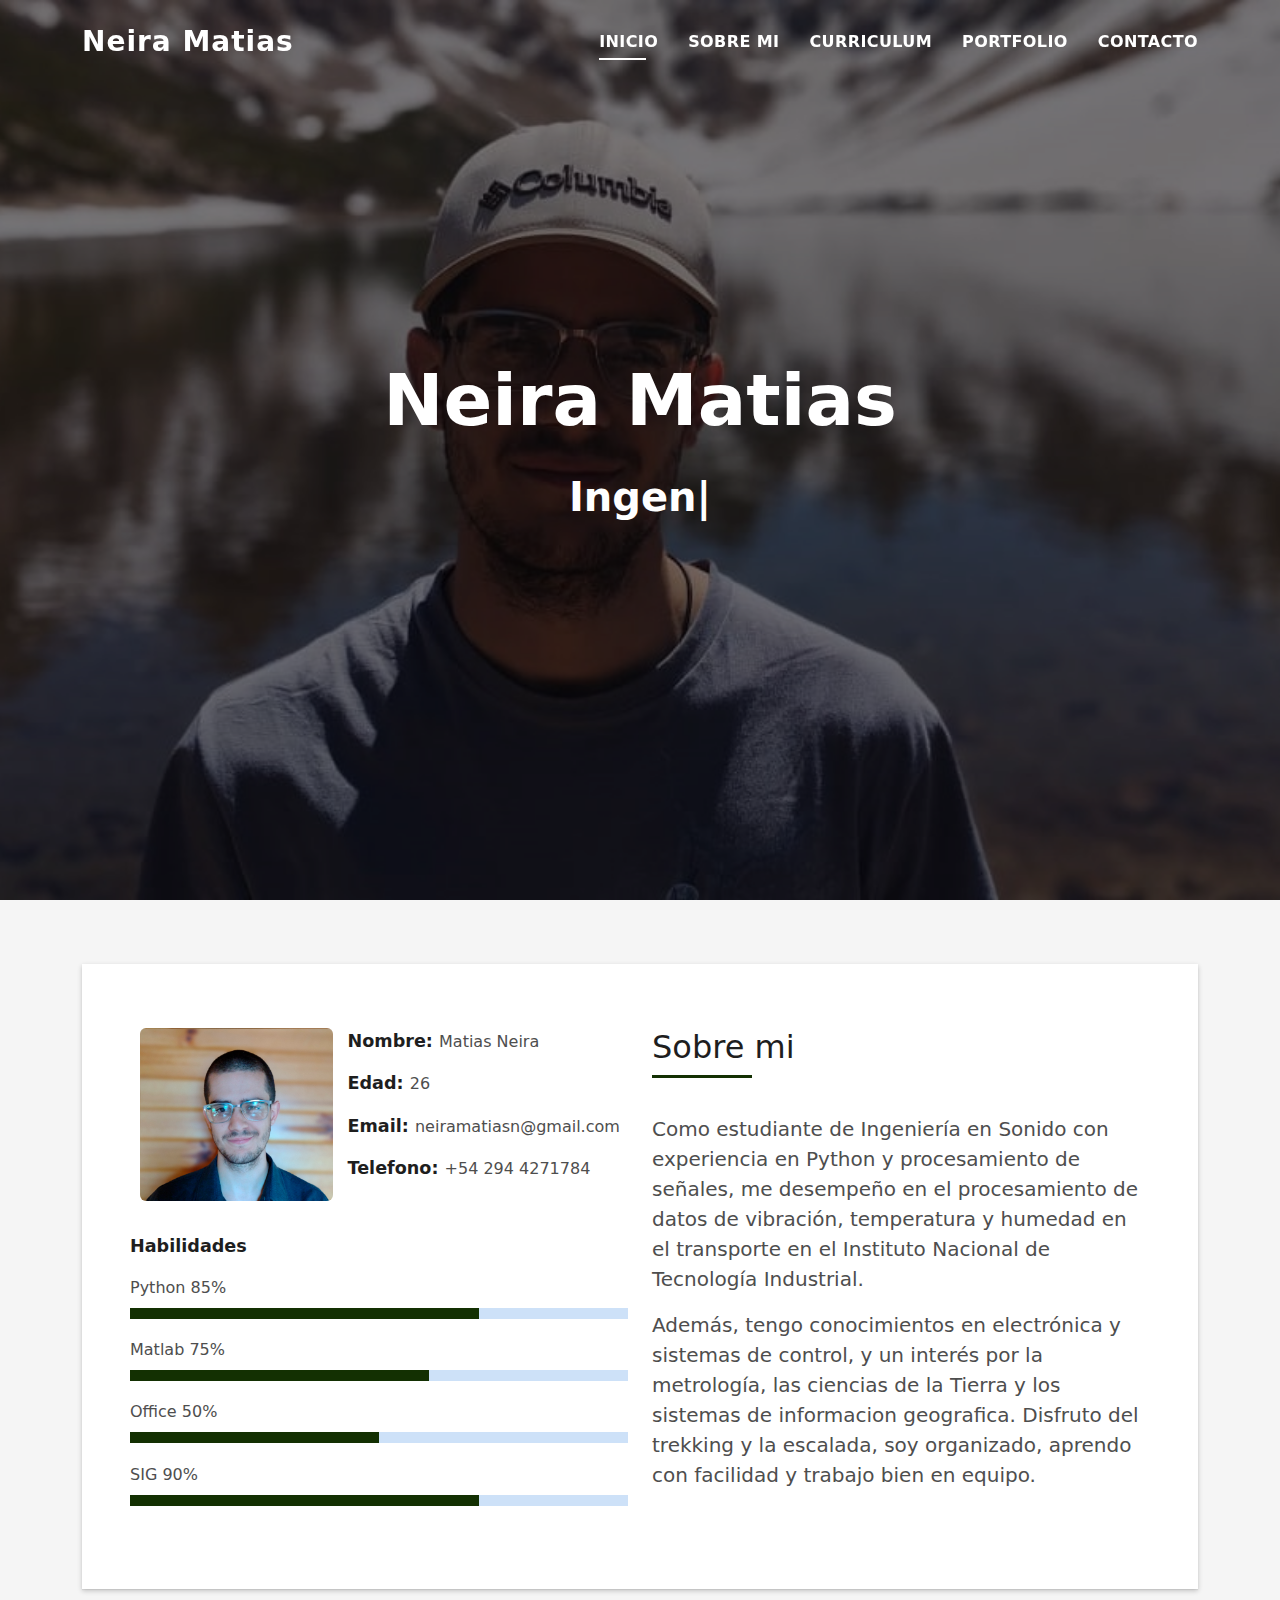
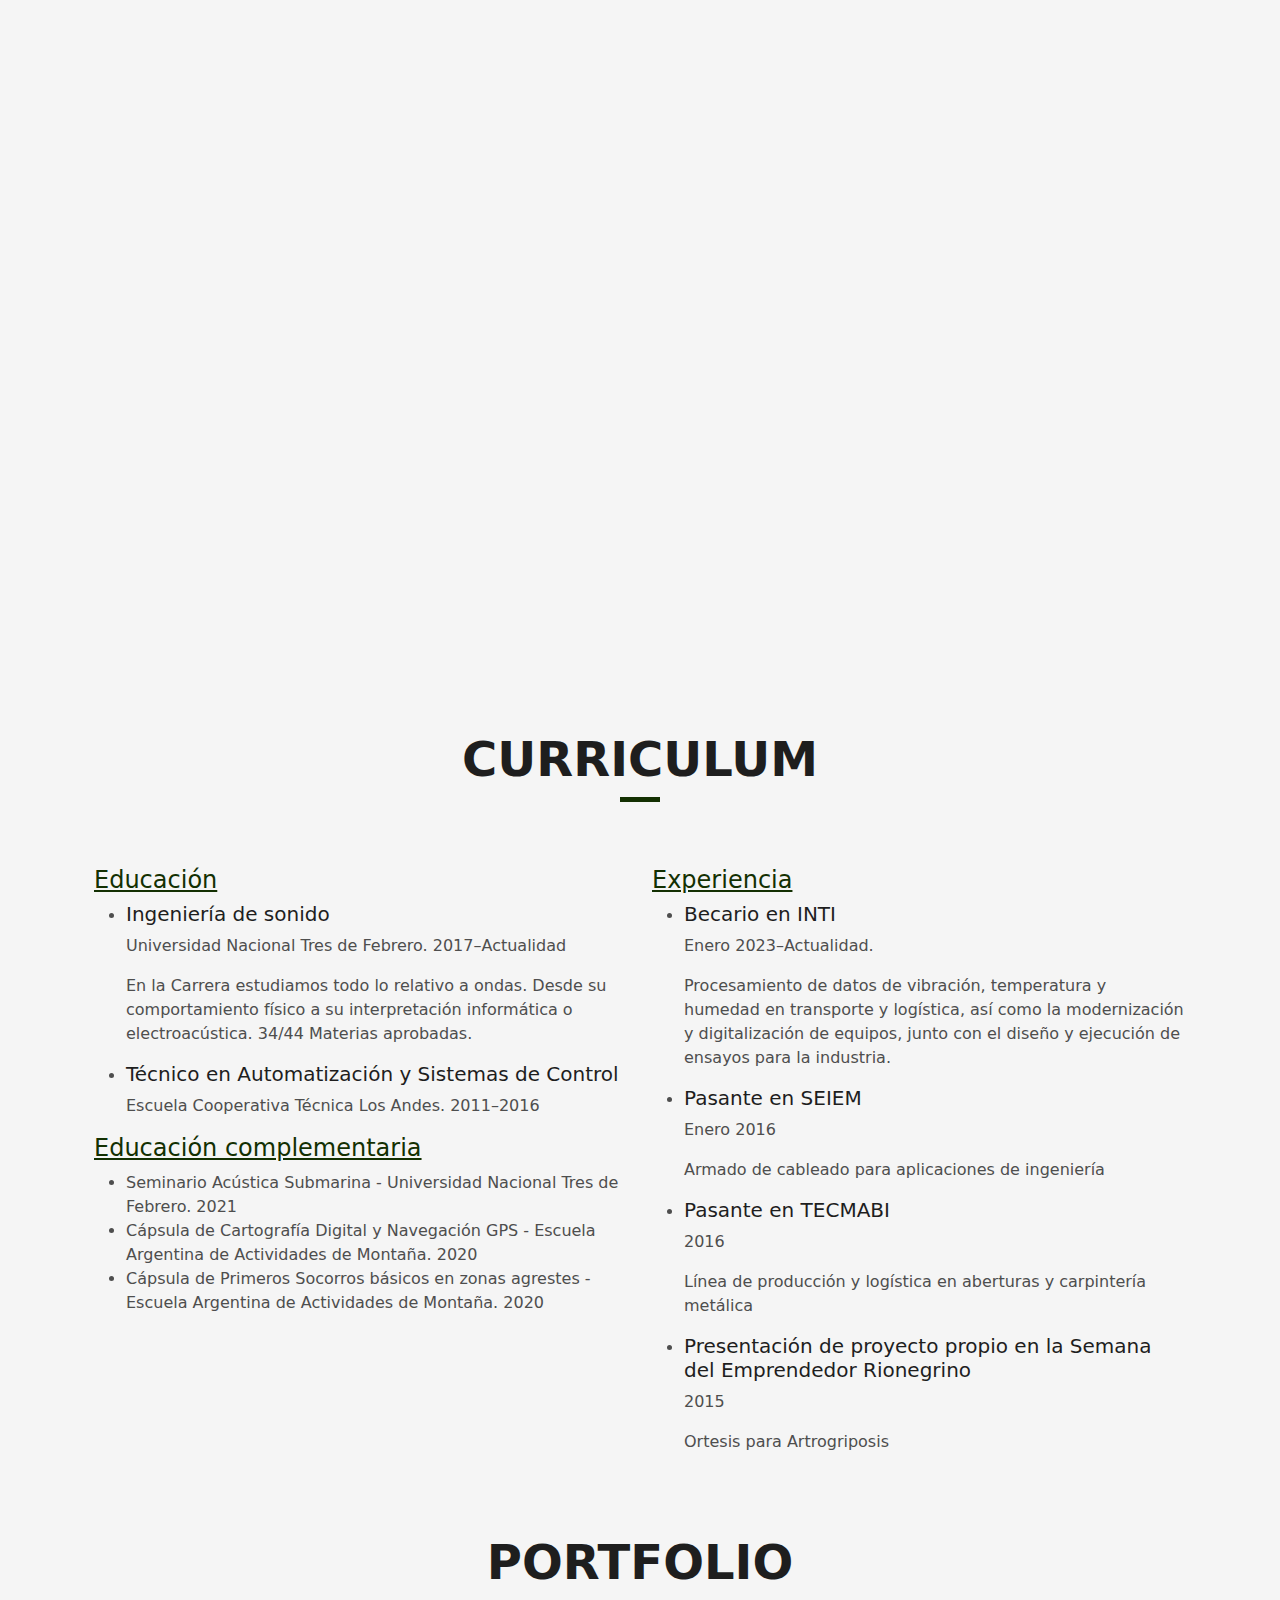
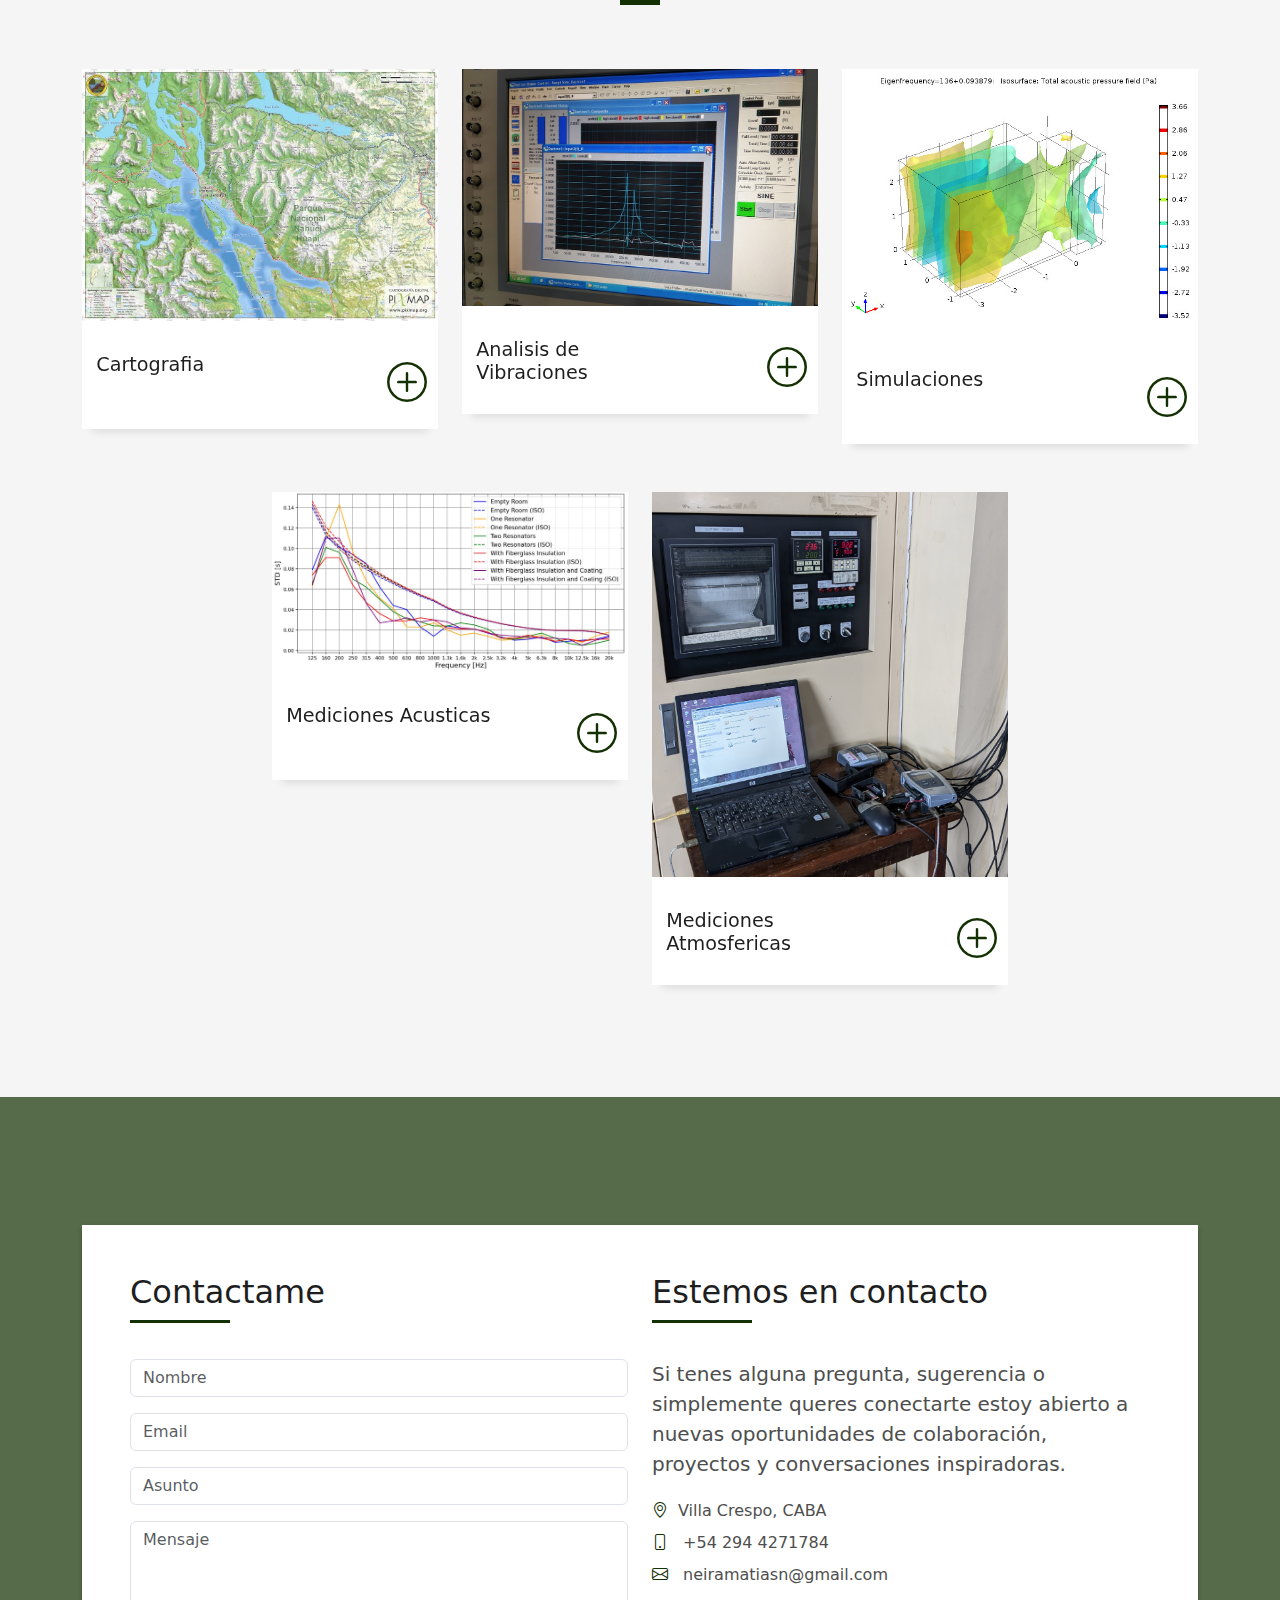
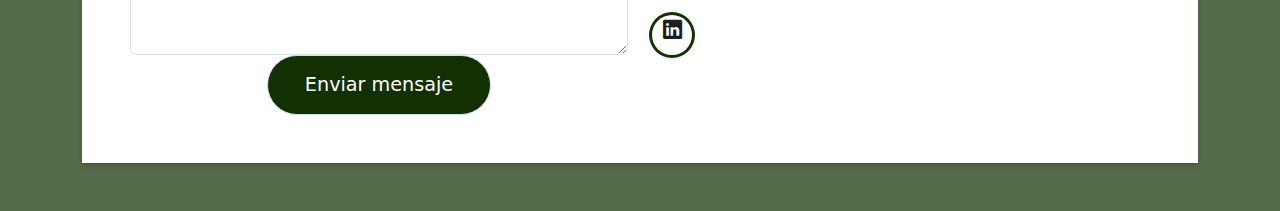
==== commit b2582124: "Update index.html" ====
--- a/index.html
+++ b/index.html
@@ -63,7 +63,7 @@
         <div class="container">
           <!--<p class="display-6 color-d">Hello, world!</p>-->
           <h1 class="hero-title mb-4">Neira Matias</h1>
-          <p class="hero-subtitle"><span class="typed" data-typed-items="Estudiante de Ingenieria, Tecnico en Automatizacion"></span></p>
+          <p class="hero-subtitle"><span class="typed" data-typed-items="Ingeniero Acustico, Tecnico en Automatizacion"></span></p>
           <!-- <p class="pt-3"><a class="btn btn-primary btn js-scroll px-4" href="#about" role="button">Learn More</a></p> -->
         </div>
       </div>
